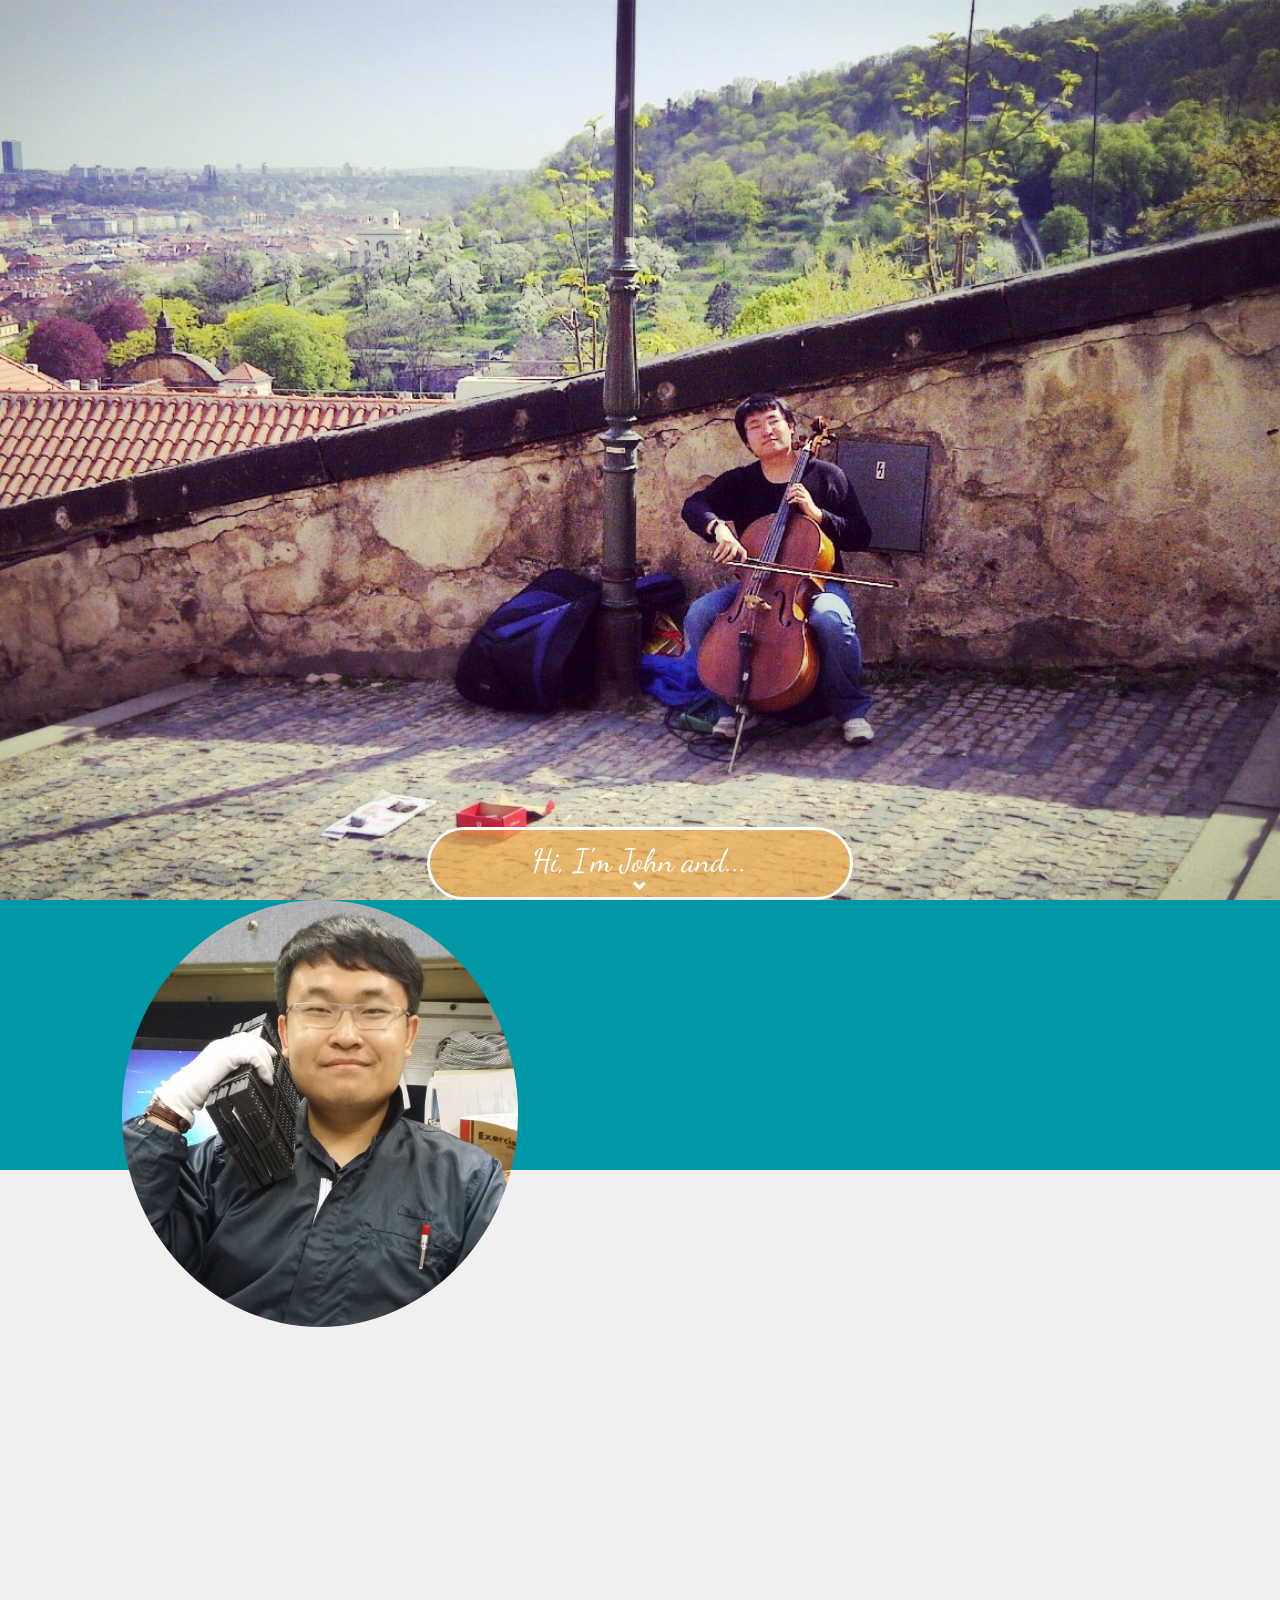
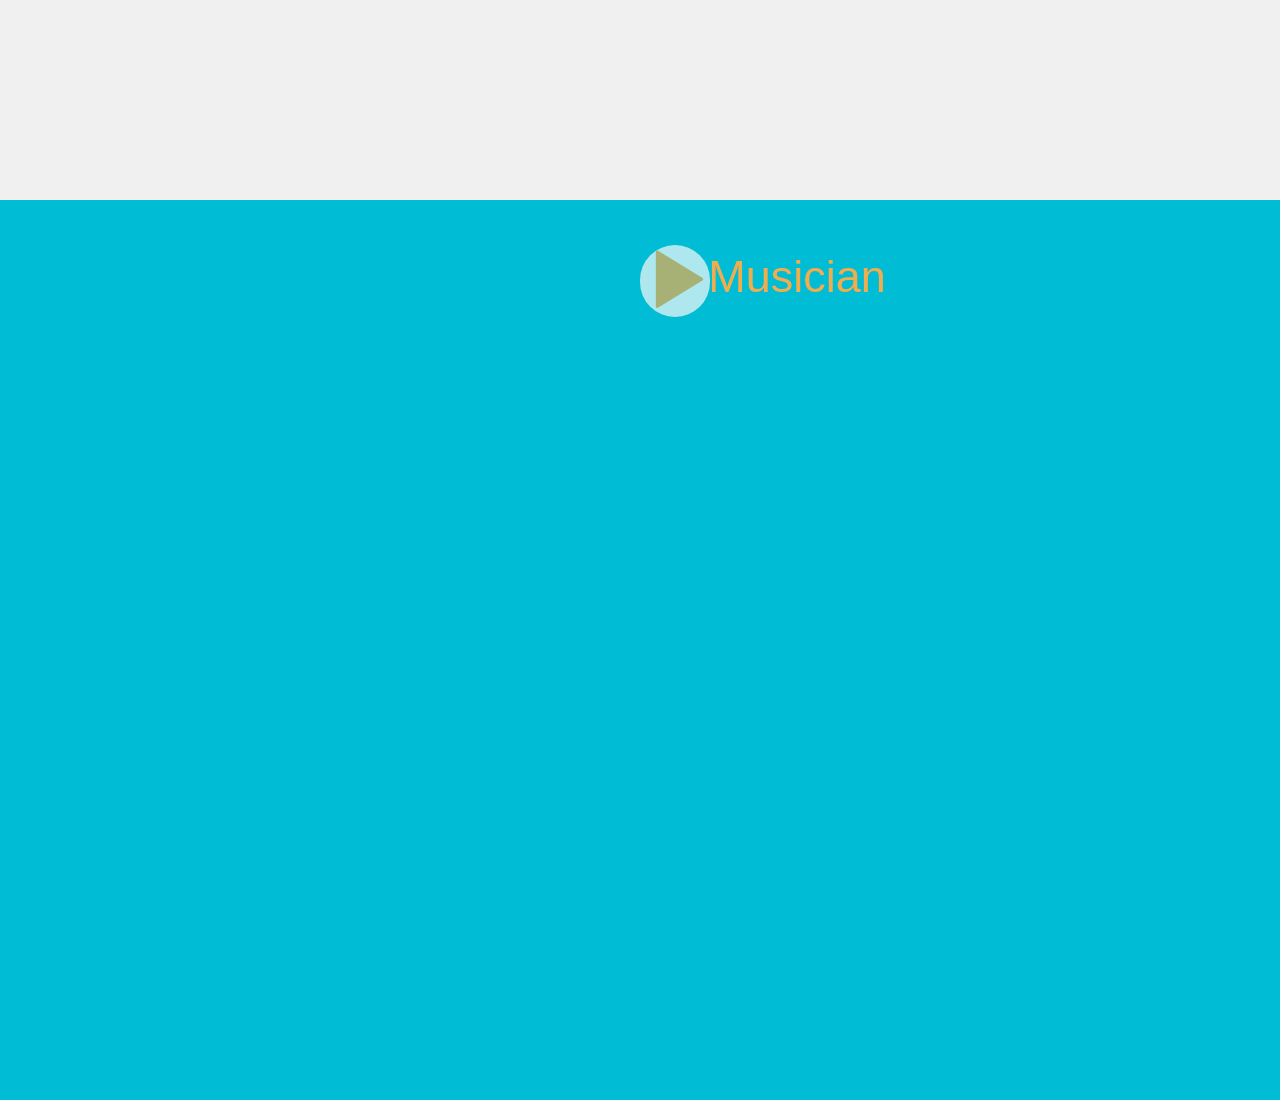
==== index.html @ 8ea94e2c "initial commit" ====
<!DOCTYPE html>
<html lang="en">

<head>
<meta name="viewport" content="width=device-width, initial-scale=1, maximum-scale=1, user-scalable=no">
<title>BaiXiao The Engineer</title>
<link rel="stylesheet" href="css/bootstrap.min.css">
<link rel="stylesheet" href="css/bootstrap-theme.min.css">
<link rel="stylesheet" href="css/homepage.css">
<link href="https://fonts.googleapis.com/css?family=Dancing+Script:700" rel="stylesheet" type="text/css">
<script src="js/jquery.min.js"></script>
<script src="js/jquery-ui.min.js"></script>
<script src="js/bootstrap.min.js"></script>
<script src="js/homepage.js"></script>
</head>

<body style="">
<div class="container-fluid canvas">

	<div class="intro">
			<div class="content intro-cover">
				   <div class="row">
         <div class=" col-md-4 col-md-offset-4 col-xs-12 intro-quote text-center scrollto" id="scrolldown"data-scrolltarget="#content-engineer">
				<div class="intro-greeting-1" id="greeting">Hi, I'm John and...</div>
				
		
            <div class="intro-scroll">
				<span class="glyphicon glyphicon-chevron-down" aria-hidden="true"></span>
            </div>
   
         </div>
</div>
			</div>
	</div>




<div class="content container-fluid">
   <div class="row" id="content-engineer">
   <div class=" col-xs-12 col-sm-12 col-md-4 col-lg-4 col-md-offset-1 col-lg-offset-1 proPic">
                  <img src="./img/engineer.jpg" alt="" class="img-circle topmar" width="100%">
                </div>


   </div>
 
   </div>

<div class="content container-fluid" id="content-artist">
   <div class="row">
   





   <div class="video">
      <div class="video-pre video-pre-artist col-md-6 col-md-offset-6 col-sm-12 com-xs-12 ">
      
         <span class="glyphicon glyphicon-play play-button play-button-artist" aria-hidden="true"></span><p class="play-text-engineer play-text-artist col-md-3 col-md-offset-1 col-sm-3 col-sm-offset-3 col-xs-3 col-xs-offset-3">Musician</p>
         

      </div>
      
      <div class="video-pre col-md-6 col-sm-12 com-xs-12 " id="video-wrapper" style="display:none">
      
            <iframe  id="video-harmonica" src=""  frameborder="0" allowfullscreen></iframe>
      
      
            


      </div>
   
     

      </div>
   </div>
 
   </div>


</div><!--container-fluid-->



</body>
</html>
---- css/homepage.css ----
.intro-cover{
background: url(../img/intro-cover4.jpg) center center no-repeat;
background-size:cover;
width:100%;
position:relative;
color:white;
}


.intro-greeting-1{
font-family: 'Dancing Script', cursive;
font-size: 32px;
line-height: 32px;
}

.intro-quote{
bottom:0px;
position:fixed;
border:solid 3px;
 z-index: 999;
color: white;
padding-left:15px;
padding-right:15px;
padding-top:15px;
padding-bottom: -5px;
background-color:rgba(240, 173, 78, 0.7);
border-radius: 55px;
cursor: pointer;
}

.intro-quote:hover{
font-size: 24px;
line-height: 24px;

border:solid 6px;
}









.container-fluid {
	padding-left: 0px;
	padding-right: 0px;
}
.video-pre{

position:relative;
	padding-left: 0px;
	padding-right: 0px;
height:100%;
}
#content-engineer{
background-color: #0097A7;
}

#content-artist{
background-color: #00BCD4;
}


p,a{
	color:#f0ad4e;
}
.canvas{
padding:0;
left:0;
z-index: 2;
background-color:#f0f0f0;
}
.glyphicon{

}

.row{
margin-left: 0px;
margin-right:0px;


}

.play-button{
top:5%;
text-align:center;
position:absolute;
font-size:65px;
cursor: pointer;
height: 72px;
opacity: 0.7;
background-color: #fafafa;
padding-left: 5px;
padding-bottom: 10px;
border-radius:50px;
color:#f0ad4e;
}

.play-button:hover{


 opacity: 1;

}

.play-text-engineer{
opacity: 1;
top:5%;
position:absolute;
font-size:45px;

}
.play-text-artist{
top:5%;
position:absolute;
font-size:45px;
}

footer{
	display:block;
background-color: #FFF;
bottom:0;
left:0;
position:absolute;
}

.img-circle {
    border-radius: 50%;
}
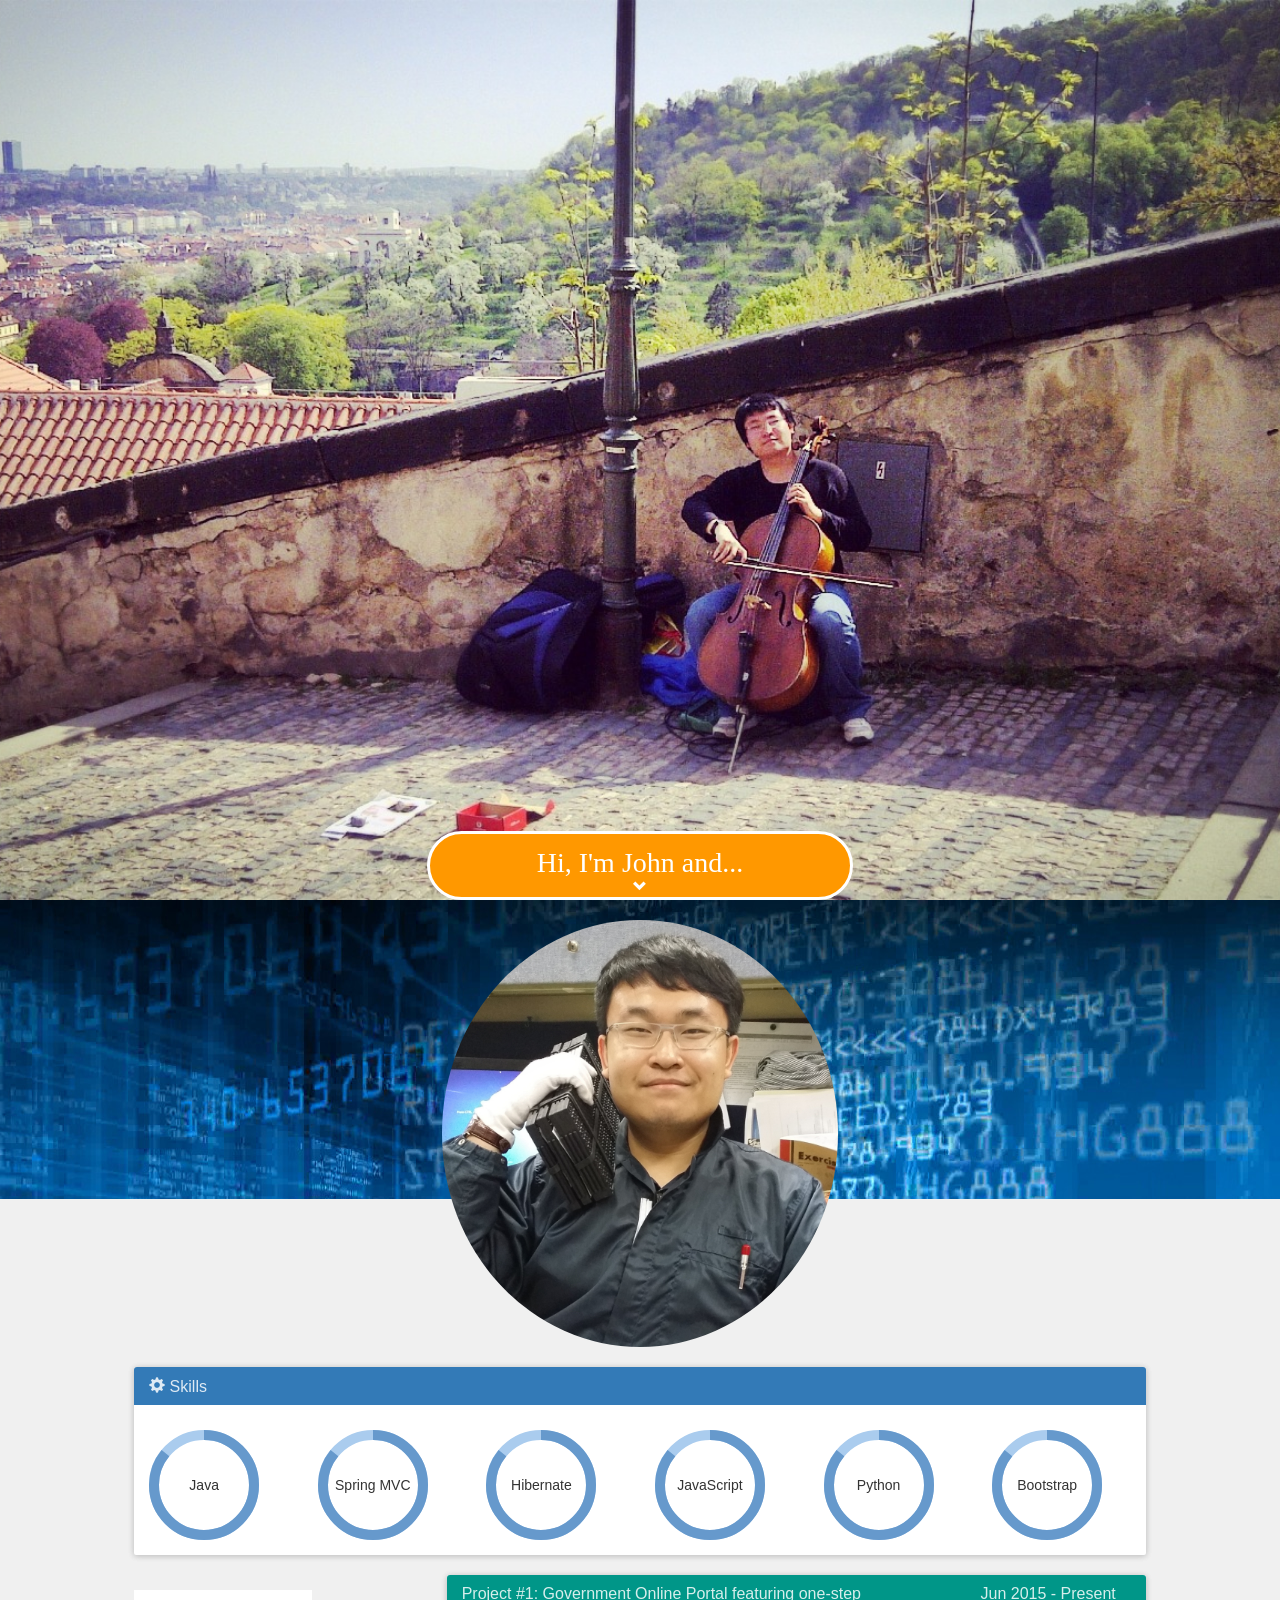
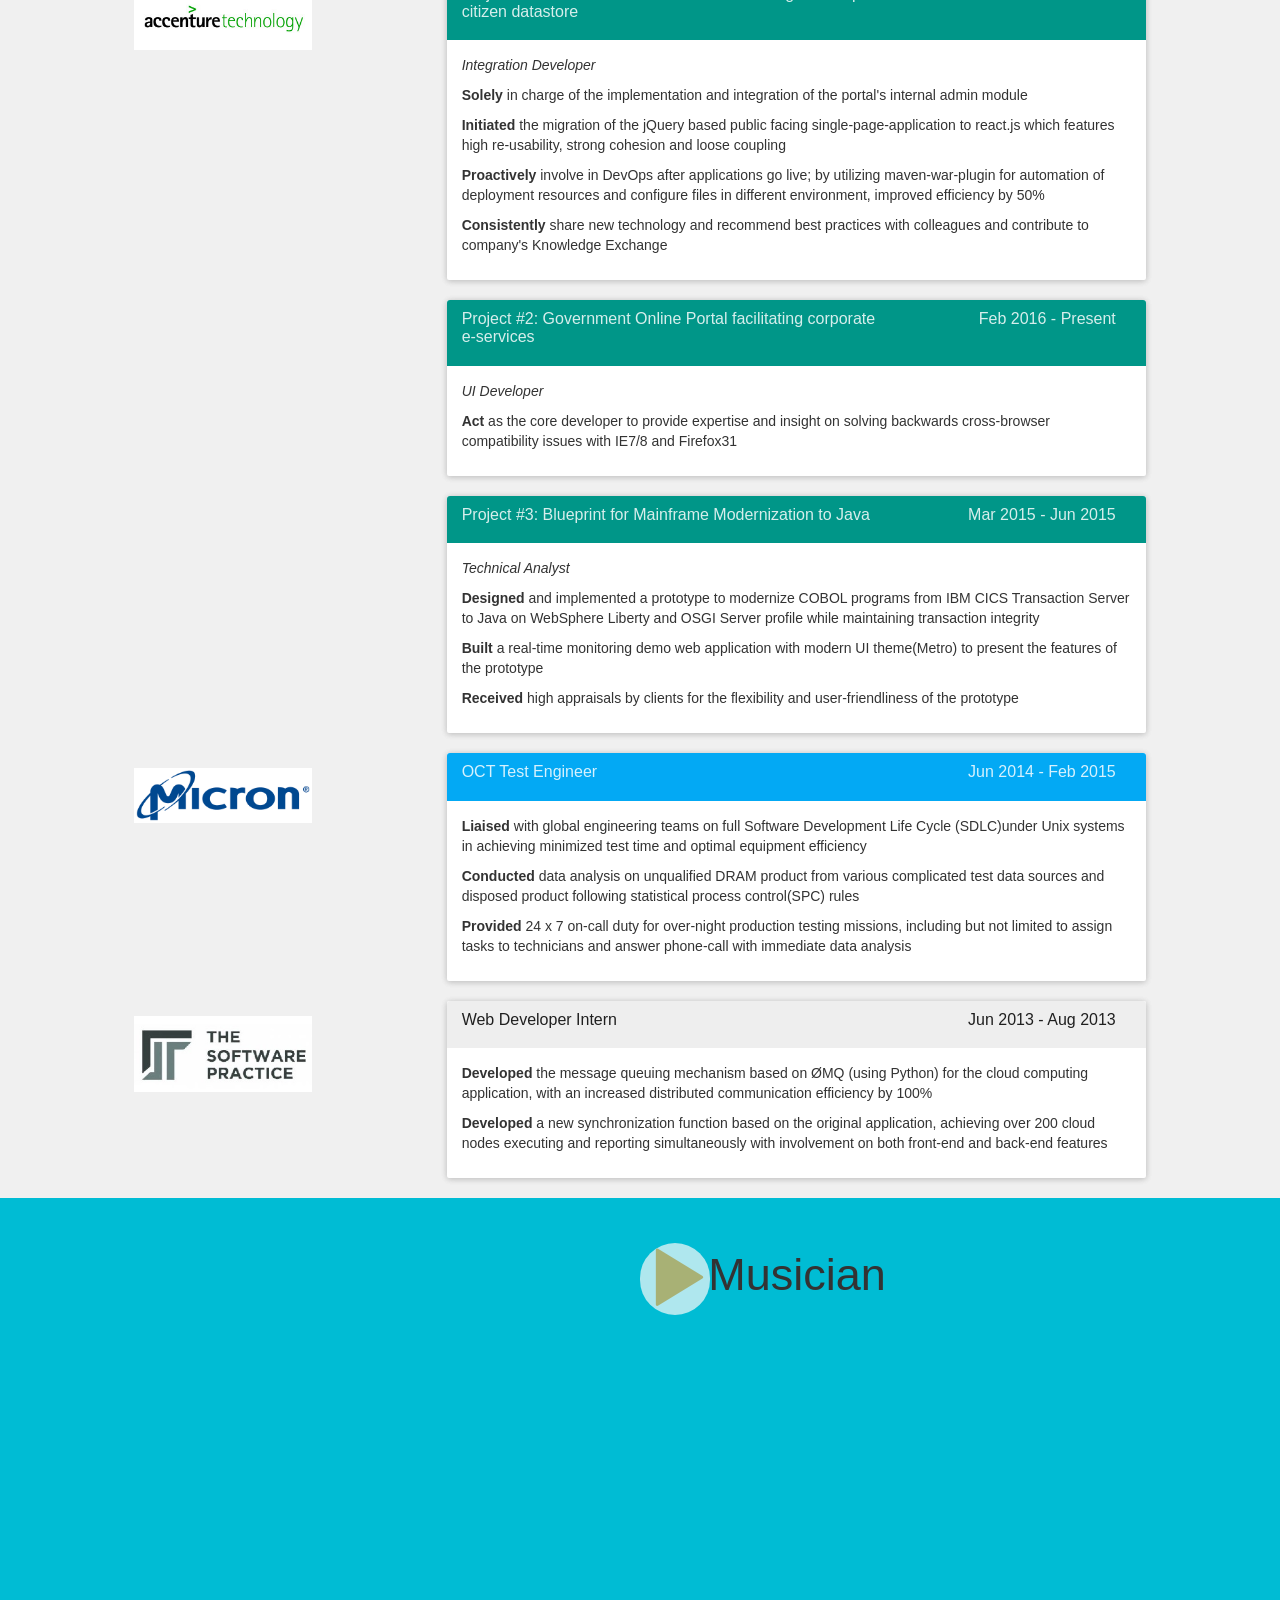
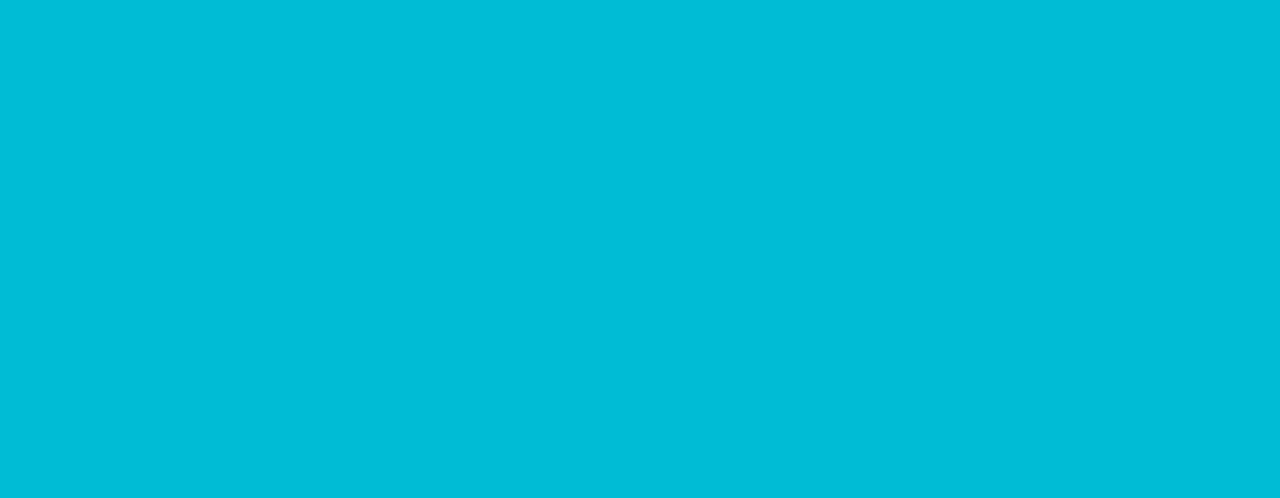
==== commit 238282c6: "updated material design" ====
--- a/index.html
+++ b/index.html
@@ -1,89 +1,234 @@
 <!DOCTYPE html>
 <html lang="en">
-
-<head>
-<meta name="viewport" content="width=device-width, initial-scale=1, maximum-scale=1, user-scalable=no">
-<title>BaiXiao The Engineer</title>
-<link rel="stylesheet" href="css/bootstrap.min.css">
-<link rel="stylesheet" href="css/bootstrap-theme.min.css">
-<link rel="stylesheet" href="css/homepage.css">
-<link href="https://fonts.googleapis.com/css?family=Dancing+Script:700" rel="stylesheet" type="text/css">
-<script src="js/jquery.min.js"></script>
-<script src="js/jquery-ui.min.js"></script>
-<script src="js/bootstrap.min.js"></script>
-<script src="js/homepage.js"></script>
-</head>
-
-<body style="">
-<div class="container-fluid canvas">
-
-	<div class="intro">
-			<div class="content intro-cover">
-				   <div class="row">
-         <div class=" col-md-4 col-md-offset-4 col-xs-12 intro-quote text-center scrollto" id="scrolldown"data-scrolltarget="#content-engineer">
-				<div class="intro-greeting-1" id="greeting">Hi, I'm John and...</div>
-				
-		
-            <div class="intro-scroll">
-				<span class="glyphicon glyphicon-chevron-down" aria-hidden="true"></span>
-            </div>
-   
+   <head>
+      <meta name="viewport" content="width=device-width, initial-scale=1, maximum-scale=1, user-scalable=no">
+      <title>BaiXiao The Engineer</title>
+      <link rel="stylesheet" href="css/bootstrap.min.css">
+      <link rel="stylesheet" href="css/homepage.css">
+      <link href="dist/css/bootstrap-material-design.css" rel="stylesheet">
+      <link href="dist/css/ripples.min.css" rel="stylesheet">
+      <script src="js/jquery.min.js"></script>
+      <script src="js/jquery-ui.min.js"></script>
+      <script src="js/bootstrap.min.js"></script>
+      <script src="js/homepage.js"></script>
+      <script src="dist/js/ripples.min.js"></script>
+      <script src="dist/js/material.min.js"></script>
+      <script src="dist/js/jquery.easypiechart.min.js"></script>
+   </head>
+   <body style="">
+      <div class="container-fluid canvas">
+         <div class="intro">
+            <div class="content intro-cover">
+               <div class="row">
+                  <div class=" col-md-4 col-md-offset-4 col-xs-12 intro-quote text-center scrollto" id="scrolldown"data-scrolltarget="#content-engineer">
+                     <div class="intro-greeting-1" id="greeting">Hi, I'm John and...</div>
+                     <div class="intro-scroll">
+                        <span class="glyphicon glyphicon-chevron-down" aria-hidden="true"></span>
+                     </div>
+                  </div>
+               </div>
+            </div>
          </div>
-</div>
-			</div>
-	</div>
-
-
-
-
-<div class="content container-fluid">
-   <div class="row" id="content-engineer">
-   <div class=" col-xs-12 col-sm-12 col-md-4 col-lg-4 col-md-offset-1 col-lg-offset-1 proPic">
-                  <img src="./img/engineer.jpg" alt="" class="img-circle topmar" width="100%">
-                </div>
-
-
-   </div>
- 
-   </div>
-
-<div class="content container-fluid" id="content-artist">
-   <div class="row">
-   
-
-
-
-
-
-   <div class="video">
-      <div class="video-pre video-pre-artist col-md-6 col-md-offset-6 col-sm-12 com-xs-12 ">
-      
-         <span class="glyphicon glyphicon-play play-button play-button-artist" aria-hidden="true"></span><p class="play-text-engineer play-text-artist col-md-3 col-md-offset-1 col-sm-3 col-sm-offset-3 col-xs-3 col-xs-offset-3">Musician</p>
-         
-
+         <div class="container-fluid">
+            <div class="row" id="content-engineer">
+               <div class=" col-xs-8 col-xs-offset-2 col-sm-8 col-sm-offset-2 col-md-4 col-md-offset-4 col-lg-4 col-lg-offset-4 pro-pic">
+                  <div class="pic-container">
+                     <img src="./img/engineer.jpg" alt="" id="profile-engineer" class="img-circle" width="100%" style="margin-bottom: 20px">
+                  </div>
+               </div>
+            </div>
+           
+            <div class="row" id="content-experience">
+               <div class="about-me col-xs-12 col-sm-12 col-md-12 col-lg-12 ">
+                   <div class="work-experience" id="work-skills">
+                    
+                     <div class="work-details col-xs-12 col-sm-12 col-md-10  col-md-offset-1 col-lg-10 col-lg-offset-1">
+                        <div class="panel panel-skills">
+                           <div class="panel-heading">
+                              <h3 class="panel-title"> <span class="glyphicon glyphicon-cog" aria-hidden="true"></span> Skills</h3>
+                           </div>
+                           <div class="panel-body container-fluid row">
+                           <div class="col-xs-6 col-sm-6 col-md-2 col-lg-2 skill-chart">
+                         
+                               <span class="chart" data-percent="86">
+                                  <span class="percent">Java</span>
+                              
+                               </span>
+                             
+
+                           </div>
+                                <div class="col-xs-6 col-sm-6 col-md-2   col-lg-2 skill-chart">
+                         
+                               <span class="chart" data-percent="86">
+                                  <span class="percent">Spring MVC</span>
+                              
+                               </span>
+                             
+
+                           </div>
+                                      <div class="col-xs-6 col-sm-6 col-md-2   col-lg-2 skill-chart">
+                         
+                               <span class="chart" data-percent="86">
+                                  <span class="percent">Hibernate</span>
+                              
+                               </span>
+                             
+
+                           </div>
+                                      <div class="col-xs-6 col-sm-6 col-md-2   col-lg-2 skill-chart">
+                         
+                               <span class="chart" data-percent="86">
+                                  <span class="percent">JavaScript</span>
+                              
+                               </span>
+                             
+
+                           </div>
+                                      <div class="col-xs-6 col-sm-6 col-md-2   col-lg-2 skill-chart">
+                         
+                               <span class="chart" data-percent="86">
+                                  <span class="percent">Python</span>
+                              
+                               </span>
+                             
+
+                           </div>
+                                            <div class="col-xs-6 col-sm-6 col-md-2   col-lg-2 skill-chart">
+                         
+                               <span class="chart" data-percent="86">
+                                  <span class="percent">Bootstrap</span>
+                              
+                               </span>
+                             
+
+                           </div>
+                        </div>
+                     </div>
+                  </div>
+                  <div class="work-experience" id="work-accenture">
+                     <div class="work-period col-xs-12 col-sm-12 col-md-2 col-md-offset-1 col-lg-2 col-lg-offset-1">
+                      
+                        <div class="panel-body">
+                           <img src="./img/accenture-logo.jpg" width="100%"alt="...">
+                         </div>
+                        </div>
+                  
+                     <div class="work-details col-xs-12 col-sm-12 col-md-7 col-md-offset-1 col-lg-7 col-lg-offset-1">
+                        <div class="panel panel-primary">
+                           <div class="panel-heading">
+                              <h3 class="panel-title row" >
+                              <p class="col-xs-12 col-sm-12 col-md-8 col-lg-8">Project #1: Government Online Portal featuring one-step citizen datastore</p>
+                              <p class="col-xs-12 col-sm-12 col-md-3 col-md-offset-1 col-lg-3 col-lg-offset-1 period">Jun 2015 - Present</p>
+                              </h3>
+
+                           </div>
+                           <div class="panel-body">
+                              <p><i> Integration Developer</i>
+                              <p>
+                              <p><b>Solely</b> in charge of the implementation and integration of the portal's internal admin module</p>
+                              <p><b>Initiated</b> the migration of the jQuery based public facing single-page-application to react.js which features high re-usability, strong cohesion and loose coupling</p>
+                              <p><b>Proactively</b> involve in DevOps after applications go live; by utilizing maven-war-plugin for automation of deployment resources and configure files in different environment, improved efficiency by 50% </p>
+                              <p><b>Consistently</b> share new technology and recommend best practices with colleagues and contribute to company's Knowledge Exchange</p>
+                           </div>
+                        </div>
+                        <div class="panel panel-primary">
+                           <div class="panel-heading">
+                              <h3 class="panel-title row">
+
+                              <p class="col-xs-12 col-sm-12 col-md-8 col-lg-8">Project #2: Government Online Portal facilitating corporate e-services</p>
+                              <p class="col-xs-12 col-sm-12 col-md-3 col-md-offset-1 col-lg-3 col-lg-offset-1 period">Feb 2016 - Present</p>
+                              </h3>
+
+
+
+                           </div>
+                           <div class="panel-body">
+                              <p><i> UI Developer  </i></p>
+                              <p><b>Act</b> as the core developer to provide expertise and insight on solving backwards cross-browser compatibility issues with IE7/8 and Firefox31</p>
+                           </div>
+                        </div>
+                        <div class="panel panel-primary">
+                           <div class="panel-heading">
+                              <h3 class="panel-title row">
+                              <p class="col-xs-12 col-sm-12 col-md-8 col-lg-8">Project #3: Blueprint for Mainframe Modernization to Java</p>
+                              <p class="col-xs-12 col-sm-12 col-md-3 col-md-offset-1 col-lg-3 col-lg-offset-1 period">Mar 2015 - Jun 2015</p>
+                              </h3>
+                           </div>
+                           <div class="panel-body">
+                              <p><i>  Technical Analyst</i></p>
+                              <p><b> Designed </b>and implemented a prototype to modernize COBOL programs from IBM CICS Transaction Server to Java on WebSphere Liberty and OSGI Server profile while maintaining transaction integrity </p>
+                              <p><b>Built</b> a real-time monitoring demo web application with modern UI theme(Metro) to present the features of the prototype </p>
+                              <p><b>Received</b> high appraisals by clients for the flexibility and user-friendliness of the prototype</p>
+                           </div>
+                        </div>
+                     </div>
+                  </div>
+                  <div class="work-experience" id="work-micron">
+                     <div class="work-period col-xs-12 col-sm-12 col-md-2 col-md-offset-1 col-lg-2 col-lg-offset-1">
+                  
+                        <div class="panel-body">
+                           <img src="./img/micron-logo.jpg" width="100%"alt="...">
+                         </div>
+                  
+                     </div>
+                     <div class="work-details col-xs-12 col-sm-12 col-md-7 col-md-offset-1 col-lg-7 col-lg-offset-1">
+                        <div class="panel panel-info">
+                           <div class="panel-heading">
+                              <h3 class="panel-title row">
+                              <p class="col-xs-12 col-sm-12 col-md-8 col-lg-8">OCT Test Engineer</p>
+                              <p class="col-xs-12 col-sm-12 col-md-3 col-md-offset-1 col-lg-3 col-lg-offset-1 period">Jun 2014 - Feb 2015</p>
+
+                              </h3>
+                           </div>
+                           <div class="panel-body">
+                              <p><b>Liaised</b> with global engineering teams on full Software Development Life Cycle (SDLC)under Unix systems in achieving minimized test time and optimal equipment efficiency</p>
+                              <p><b>Conducted</b> data analysis on unqualified DRAM product from various complicated test data sources and disposed product following statistical process control(SPC) rules</p>
+                              <p><b>Provided</b> 24 x 7 on-call duty for over-night production testing missions, including but not limited to assign tasks to technicians and answer phone-call with immediate data analysis </p>
+                           </div>
+                        </div>
+                     </div>
+                  </div>
+                  <div class="work-experience" id="work-tsp">
+                     <div class="work-period col-xs-12 col-sm-12 col-md-2 col-md-offset-1 col-lg-2 col-lg-offset-1">
+                        
+                        <div class="panel-body">
+                           <img src="./img/tsp-logo.png" width="100%"alt="...">
+                         </div>
+                     </div>
+                     <div class="work-details col-xs-12 col-sm-12 col-md-7 col-md-offset-1 col-lg-7 col-lg-offset-1">
+                        <div class="panel panel-default">
+                           <div class="panel-heading">
+                              <h3 class="panel-title  row">
+                               <p class="col-xs-12 col-sm-12 col-md-8 col-lg-8">Web Developer Intern</p>
+                              <p class="col-xs-12 col-sm-12 col-md-3 col-md-offset-1 col-lg-3 col-lg-offset-1 period">Jun 2013 - Aug 2013</p>
+
+                              </h3>
+                           </div>
+                           <div class="panel-body">
+                              <p><b>Developed</b> the message queuing mechanism based on ØMQ (using Python) for the cloud computing application, with an increased distributed communication efficiency by 100%</p>
+                              
+                              <p><b>Developed</b> a new synchronization function based on the original application, achieving over 200 cloud nodes executing and reporting simultaneously with involvement on both front-end and back-end features</p>
+                           </div>
+                        </div>
+                     </div>
+                  </div>
+               </div>
+            </div>
+         </div>
+         <div class="content container-fluid" id="content-artist">
+            <div class="row">
+               <div class="video">
+                  <div class="video-pre video-pre-artist col-md-6 col-md-offset-6 col-sm-12 com-xs-12 ">
+                     <span class="glyphicon glyphicon-play play-button play-button-artist" aria-hidden="true"></span>
+                     <p class="play-text-engineer play-text-artist col-md-3 col-md-offset-1 col-sm-3 col-sm-offset-3 col-xs-3 col-xs-offset-3">Musician</p>
+                  </div>
+                  <div class="video-pre col-md-6 col-sm-12 com-xs-12 " id="video-wrapper" style="display:none">
+                     <iframe  id="video-harmonica" src=""  frameborder="0" allowfullscreen></iframe>
+                  </div>
+               </div>
+            </div>
+         </div>
       </div>
-      
-      <div class="video-pre col-md-6 col-sm-12 com-xs-12 " id="video-wrapper" style="display:none">
-      
-            <iframe  id="video-harmonica" src=""  frameborder="0" allowfullscreen></iframe>
-      
-      
-            
-
-
-      </div>
-   
-     
-
-      </div>
-   </div>
- 
-   </div>
-
-
-</div><!--container-fluid-->
-
-
-
-</body>
+      <!--container-fluid-->
+   </body>
 </html>
--- a/css/homepage.css
+++ b/css/homepage.css
@@ -6,12 +6,34 @@
 color:white;
 }
 
-
+@media only screen 
+  and (min-device-width: 320px) 
+  and (max-device-width: 568px)
+  and (-webkit-min-device-pixel-ratio: 2) {
 .intro-greeting-1{
 font-family: 'Dancing Script', cursive;
-font-size: 32px;
-line-height: 32px;
+font-size: 18px;
+line-height: 18px;
 }
+}
+
+
+@media screen 
+  and (min-device-width: 992px) 
+  and (-webkit-min-device-pixel-ratio: 1) { 
+.panel-title p.period{
+
+	text-align: right;
+}
+.intro-greeting-1{
+font-family: 'Dancing Script', cursive;
+font-size: 28px;
+line-height: 28px;
+}
+
+
+}
+
 
 .intro-quote{
 bottom:0px;
@@ -23,7 +45,7 @@
 padding-right:15px;
 padding-top:15px;
 padding-bottom: -5px;
-background-color:rgba(240, 173, 78, 0.7);
+background-color:#FF9800;
 border-radius: 55px;
 cursor: pointer;
 }
@@ -31,16 +53,25 @@
 .intro-quote:hover{
 font-size: 24px;
 line-height: 24px;
+border:solid 6px;
+}
 
-border:solid 6px;
+.pro-pic{
+margin-top:20px;
+}
+.pic-container{
+
+	  display:table-cell;
+    vertical-align:middle;
+    text-align:center;
 }
 
 
 
+.panel-skills .panel-heading{
 
-
-
-
+	background-color: #337ab7 !important;
+}
 
 
 .container-fluid {
@@ -55,7 +86,8 @@
 height:100%;
 }
 #content-engineer{
-background-color: #0097A7;
+background:url(../img/engineering-background-2.jpg);
+background-size: cover;
 }
 
 #content-artist{
@@ -63,9 +95,6 @@
 }
 
 
-p,a{
-	color:#f0ad4e;
-}
 .canvas{
 padding:0;
 left:0;
@@ -125,7 +154,43 @@
 left:0;
 position:absolute;
 }
+.work-period{
 
-.img-circle {
-    border-radius: 50%;
+	padding: 0px !important;
 }
+
+.chart {
+  position: relative;
+  display: inline-block;
+  width: 110px;
+  height: 110px;
+  margin-top: 50px;
+  margin-bottom: 50px;
+  text-align: center;
+}
+.chart canvas {
+  position: absolute;
+  top: 0;
+  left: 0;
+}
+.percent {
+  display: inline-block;
+  line-height: 110px;
+  z-index: 2;
+}
+.percent:after {
+  
+  margin-left: 0.1em;
+  font-size: .8em;
+}
+
+.panel-title p{
+
+	padding-left: 0px !important;
+}
+.skill-chart{
+
+	max-height: 160px !important;
+	margin-top: -40px;
+}
+
--- a/dist/css/ripples.min.css
+++ b/dist/css/ripples.min.css
@@ -0,0 +1,2 @@
+.withripple{position:relative}.ripple-container{position:absolute;top:0;left:0;z-index:1;width:100%;height:100%;overflow:hidden;border-radius:inherit;pointer-events:none}.ripple{position:absolute;width:20px;height:20px;margin-left:-10px;margin-top:-10px;border-radius:100%;background-color:#000;background-color:rgba(0,0,0,.05);-webkit-transform:scale(1);-ms-transform:scale(1);-o-transform:scale(1);transform:scale(1);-webkit-transform-origin:50%;-ms-transform-origin:50%;-o-transform-origin:50%;transform-origin:50%;opacity:0;pointer-events:none}.ripple.ripple-on{-webkit-transition:opacity .15s ease-in 0s,-webkit-transform .5s cubic-bezier(.4,0,.2,1) .1s;-o-transition:opacity .15s ease-in 0s,-o-transform .5s cubic-bezier(.4,0,.2,1) .1s;transition:opacity .15s ease-in 0s,transform .5s cubic-bezier(.4,0,.2,1) .1s;opacity:.1}.ripple.ripple-out{-webkit-transition:opacity .1s linear 0s!important;-o-transition:opacity .1s linear 0s!important;transition:opacity .1s linear 0s!important;opacity:0}
+/*# sourceMappingURL=ripples.min.css.map */
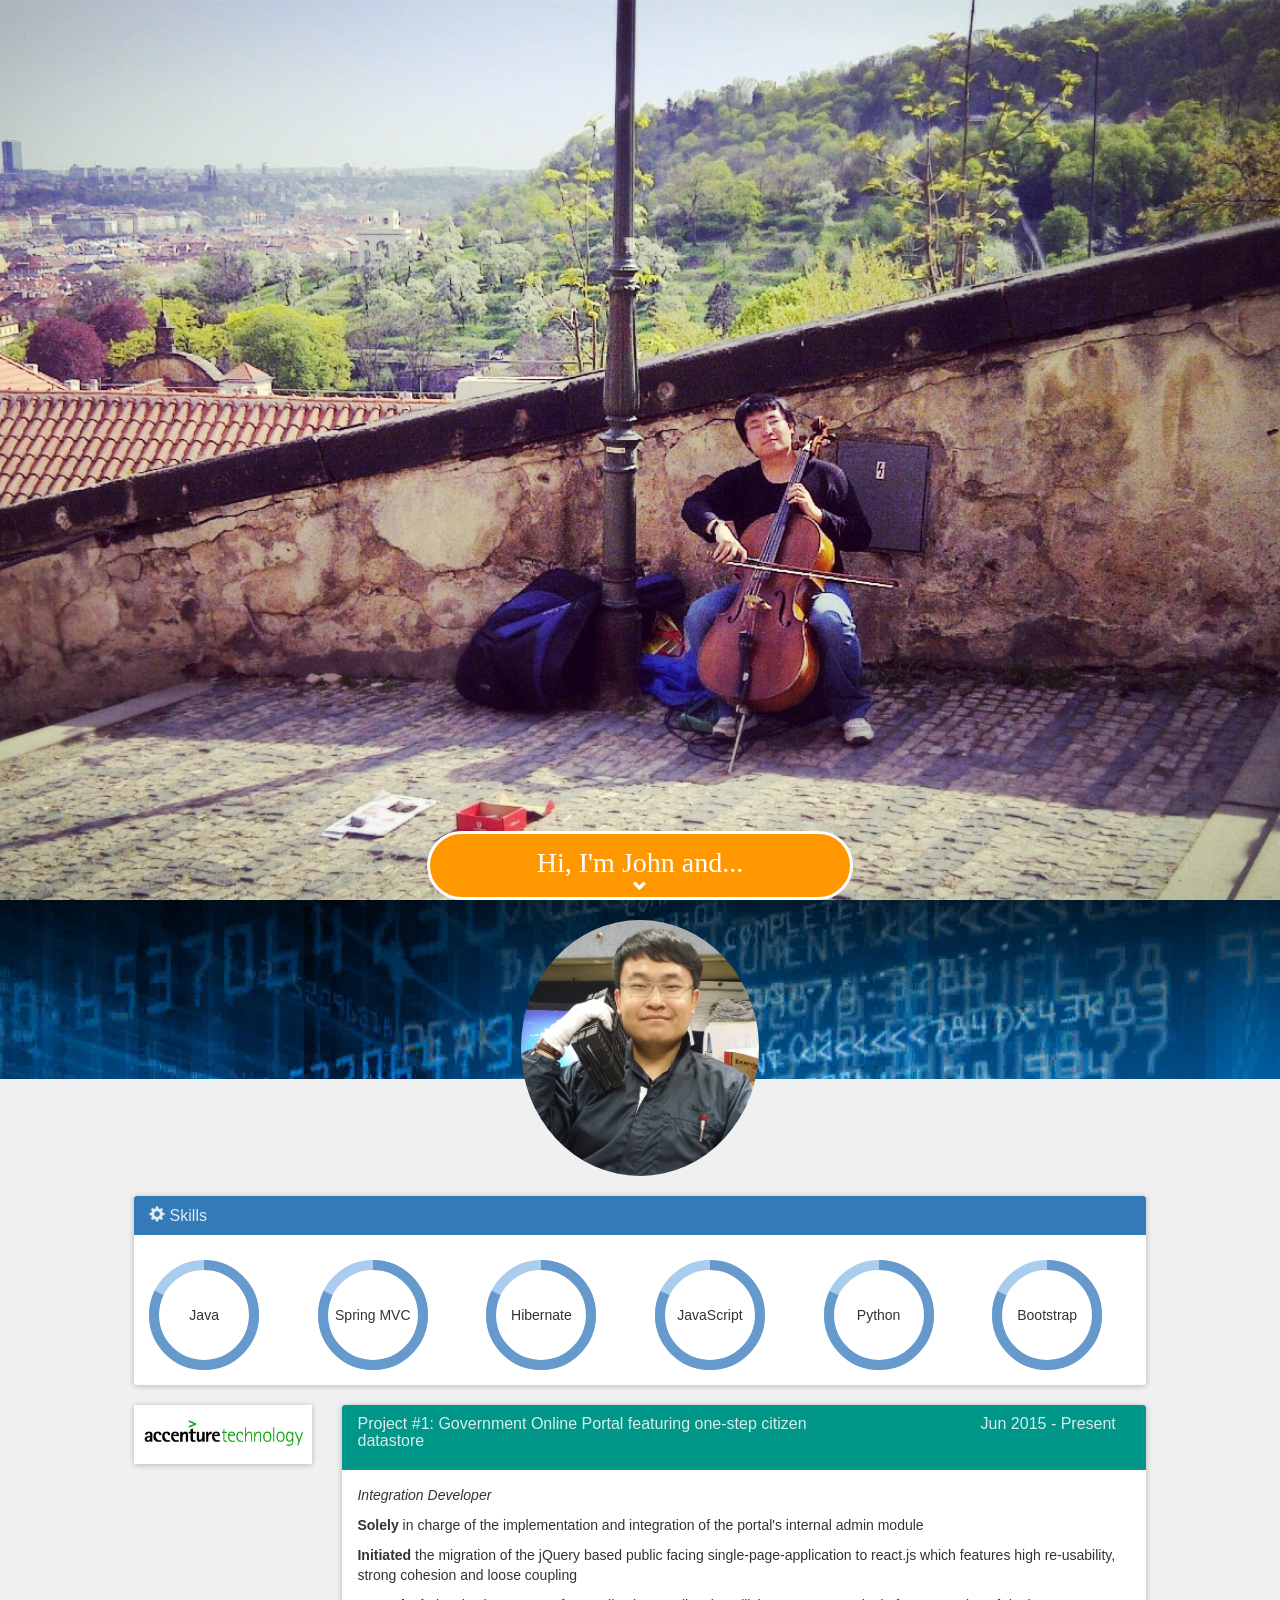
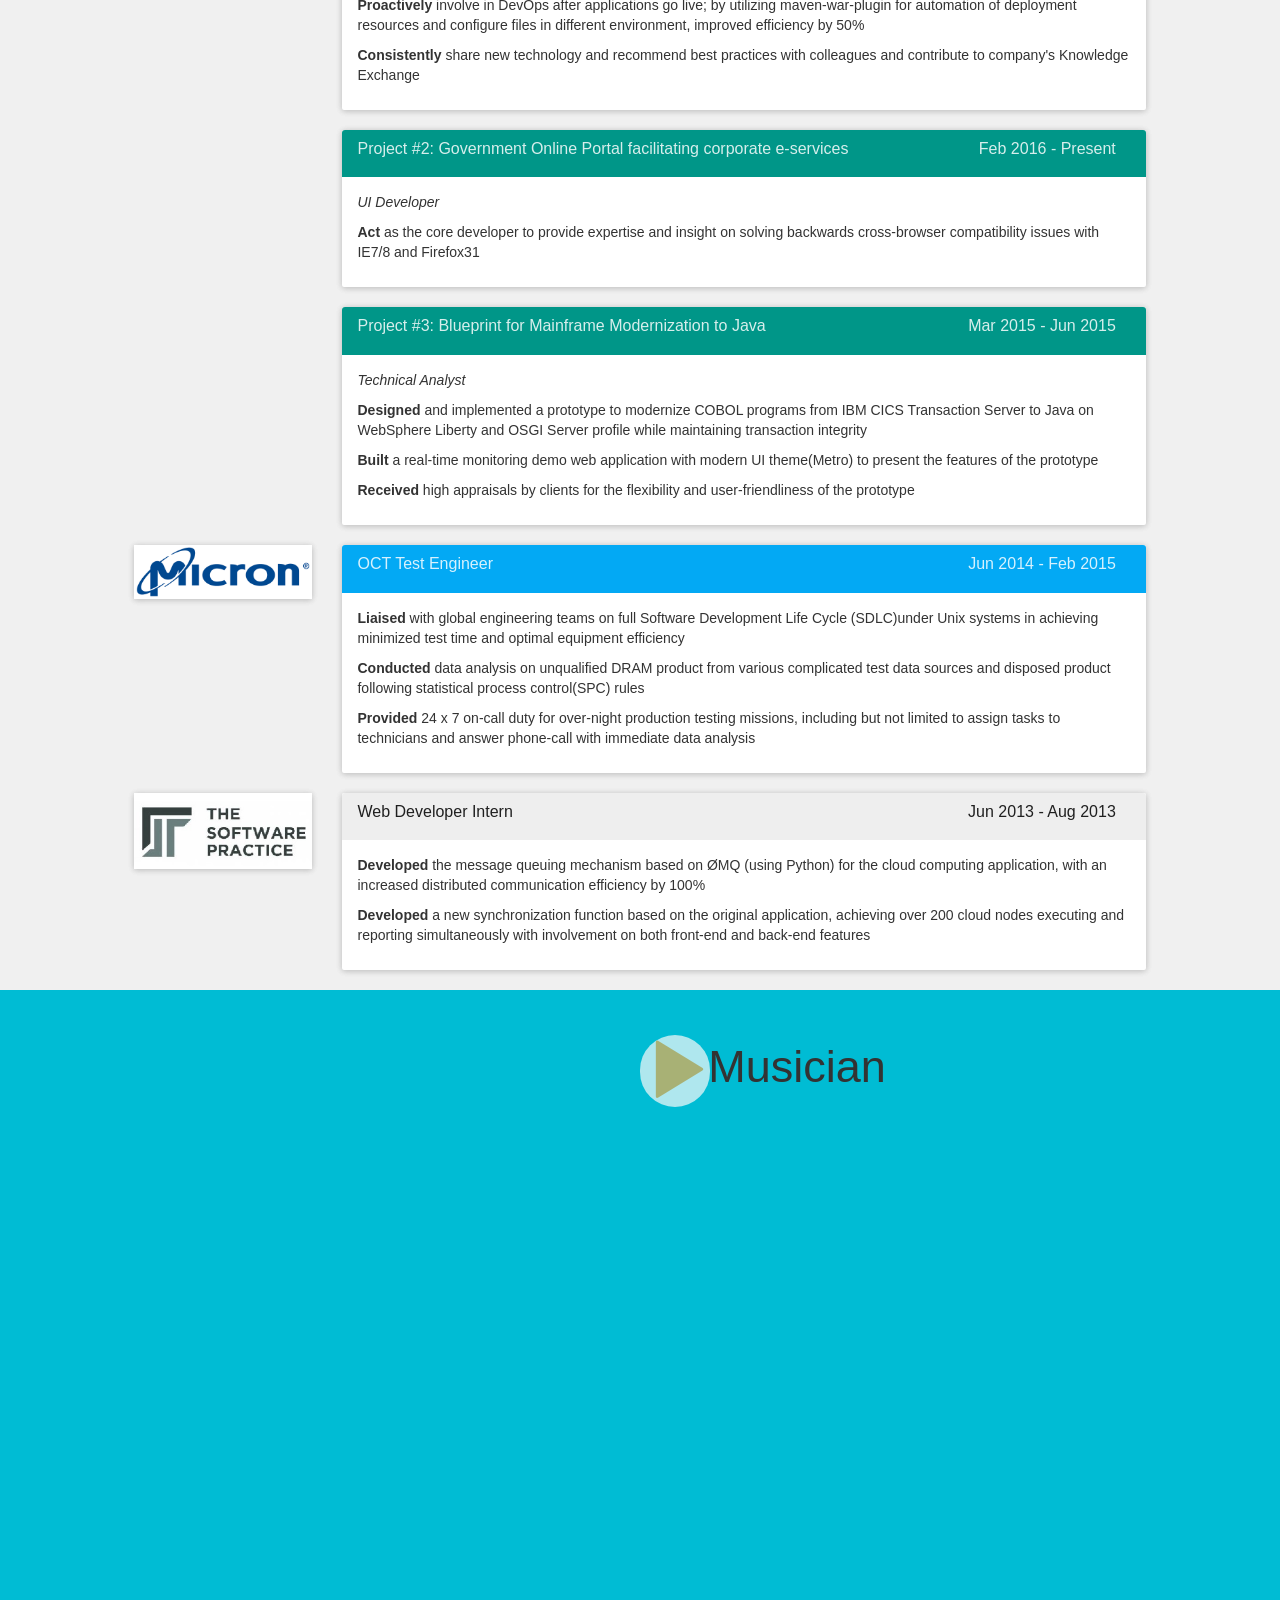
==== commit d265c892: "raise company logo" ====
--- a/index.html
+++ b/index.html
@@ -31,9 +31,9 @@
          </div>
          <div class="container-fluid">
             <div class="row" id="content-engineer">
-               <div class=" col-xs-8 col-xs-offset-2 col-sm-8 col-sm-offset-2 col-md-4 col-md-offset-4 col-lg-4 col-lg-offset-4 pro-pic">
-                  <div class="pic-container">
-                     <img src="./img/engineer.jpg" alt="" id="profile-engineer" class="img-circle" width="100%" style="margin-bottom: 20px">
+               <div class=" col-xs-12  col-sm-12  col-md-4 col-md-offset-4 col-lg-4 col-lg-offset-4 pro-pic">
+                  <div class="pic-container text-center">
+                     <img src="./img/engineer.jpg" alt="" id="profile-engineer" class="img-circle" width="60%" style="margin-bottom: 20px">
                   </div>
                </div>
             </div>
@@ -42,7 +42,7 @@
                <div class="about-me col-xs-12 col-sm-12 col-md-12 col-lg-12 ">
                    <div class="work-experience" id="work-skills">
                     
-                     <div class="work-details col-xs-12 col-sm-12 col-md-10  col-md-offset-1 col-lg-10 col-lg-offset-1">
+                     <div class="container-skills col-xs-12 col-sm-12 col-md-10  col-md-offset-1 col-lg-10 col-lg-offset-1">
                         <div class="panel panel-skills">
                            <div class="panel-heading">
                               <h3 class="panel-title"> <span class="glyphicon glyphicon-cog" aria-hidden="true"></span> Skills</h3>
@@ -107,13 +107,12 @@
                   </div>
                   <div class="work-experience" id="work-accenture">
                      <div class="work-period col-xs-12 col-sm-12 col-md-2 col-md-offset-1 col-lg-2 col-lg-offset-1">
-                      
-                        <div class="panel-body">
-                           <img src="./img/accenture-logo.jpg" width="100%"alt="...">
+                         <div class="company-logo" >
+                           <img src="./img/accenture-logo.jpg" width="100%"alt="..." >
                          </div>
                         </div>
-                  
-                     <div class="work-details col-xs-12 col-sm-12 col-md-7 col-md-offset-1 col-lg-7 col-lg-offset-1">
+                      </div>
+                     <div class="work-details col-xs-12 col-sm-12 col-md-8  col-lg-8 ">
                         <div class="panel panel-primary">
                            <div class="panel-heading">
                               <h3 class="panel-title row" >
@@ -166,12 +165,12 @@
                   <div class="work-experience" id="work-micron">
                      <div class="work-period col-xs-12 col-sm-12 col-md-2 col-md-offset-1 col-lg-2 col-lg-offset-1">
                   
-                        <div class="panel-body">
+                        <div class="company-logo">
                            <img src="./img/micron-logo.jpg" width="100%"alt="...">
                          </div>
                   
                      </div>
-                     <div class="work-details col-xs-12 col-sm-12 col-md-7 col-md-offset-1 col-lg-7 col-lg-offset-1">
+                     <div class="work-details col-xs-12 col-sm-12 col-md-8 col-lg-8 ">
                         <div class="panel panel-info">
                            <div class="panel-heading">
                               <h3 class="panel-title row">
@@ -191,11 +190,11 @@
                   <div class="work-experience" id="work-tsp">
                      <div class="work-period col-xs-12 col-sm-12 col-md-2 col-md-offset-1 col-lg-2 col-lg-offset-1">
                         
-                        <div class="panel-body">
+                        <div class="company-logo">
                            <img src="./img/tsp-logo.png" width="100%"alt="...">
                          </div>
                      </div>
-                     <div class="work-details col-xs-12 col-sm-12 col-md-7 col-md-offset-1 col-lg-7 col-lg-offset-1">
+                     <div class="work-details col-xs-12 col-sm-12 col-md-8 col-lg-8 ">
                         <div class="panel panel-default">
                            <div class="panel-heading">
                               <h3 class="panel-title  row">
--- a/css/homepage.css
+++ b/css/homepage.css
@@ -193,4 +193,10 @@
 	max-height: 160px !important;
 	margin-top: -40px;
 }
-
+.company-logo{
+
+ margin: 0px 15px 15px 15px;
+
+   -webkit-box-shadow: 0 1px 6px 0 rgba(0, 0, 0, 0.12), 0 1px 6px 0 rgba(0, 0, 0, 0.12);
+     box-shadow: 0 1px 6px 0 rgba(0, 0, 0, 0.12), 0 1px 6px 0 rgba(0, 0, 0, 0.12)
+}
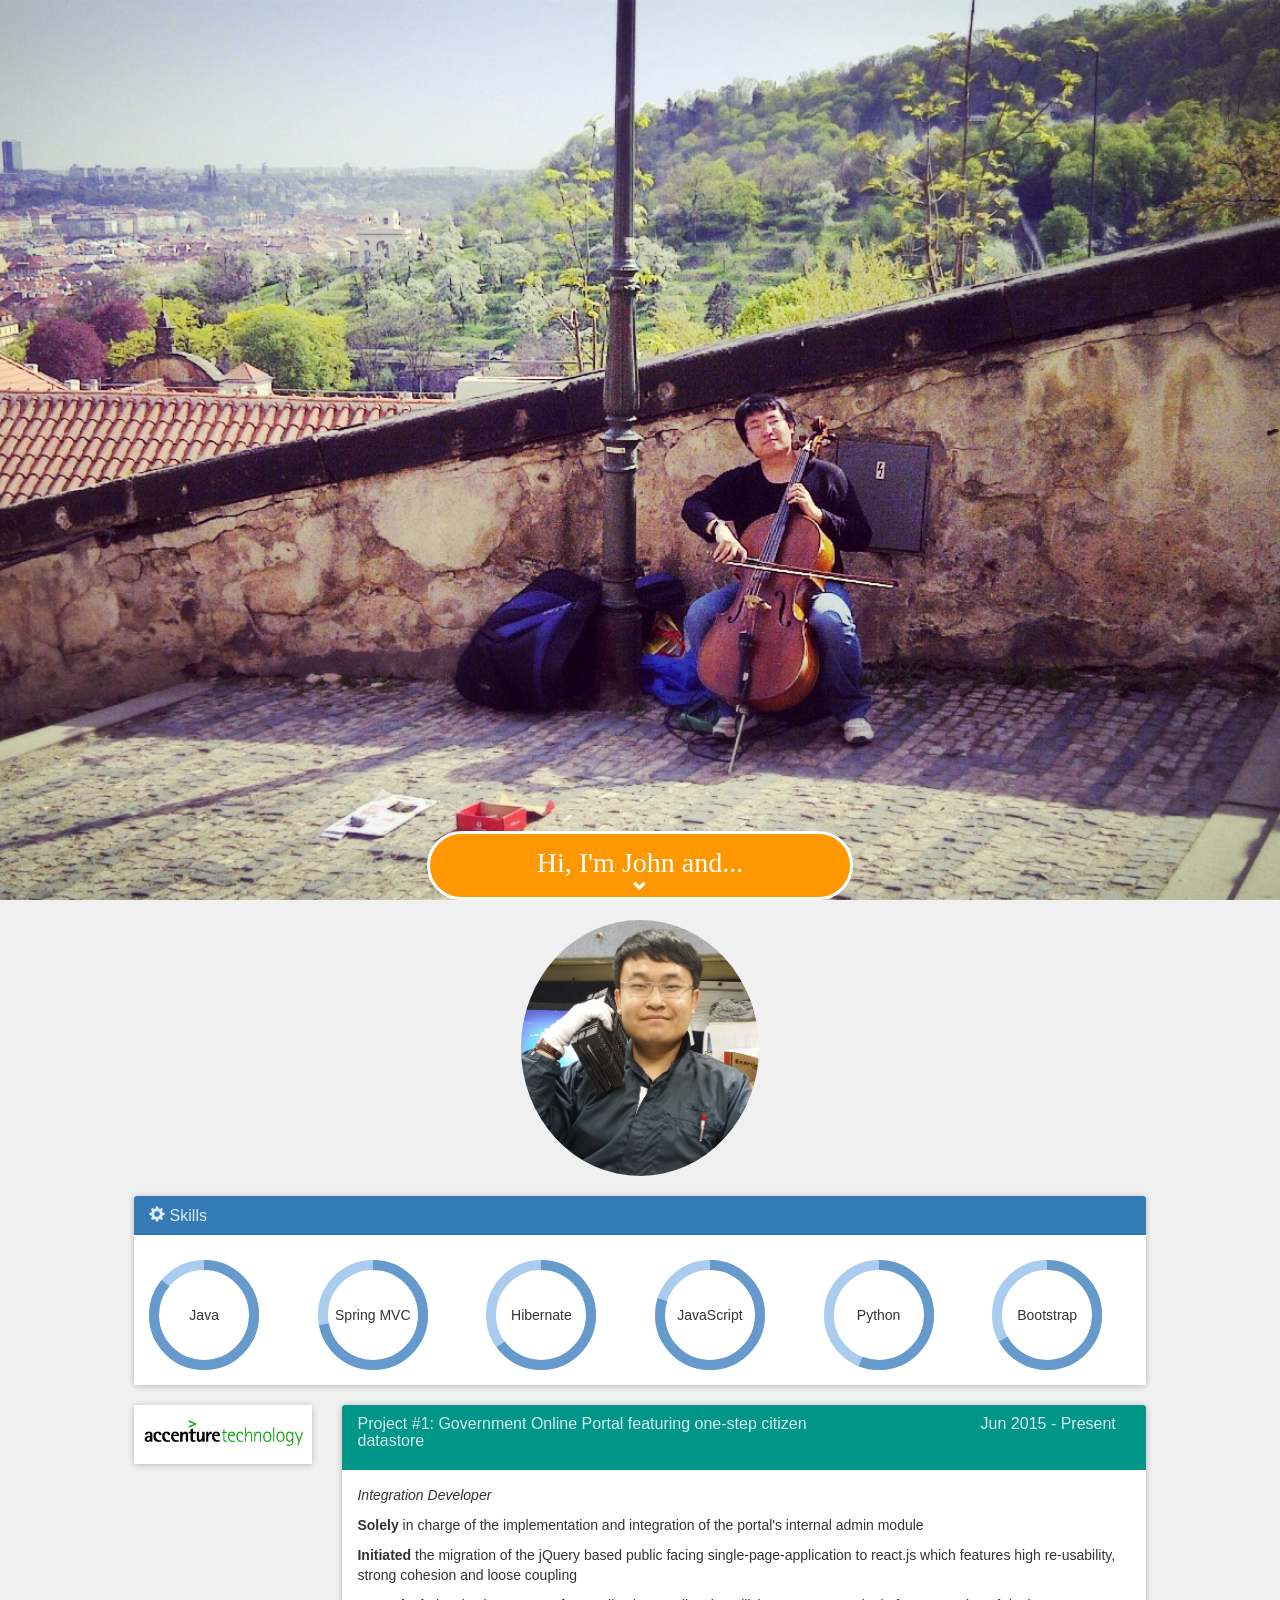
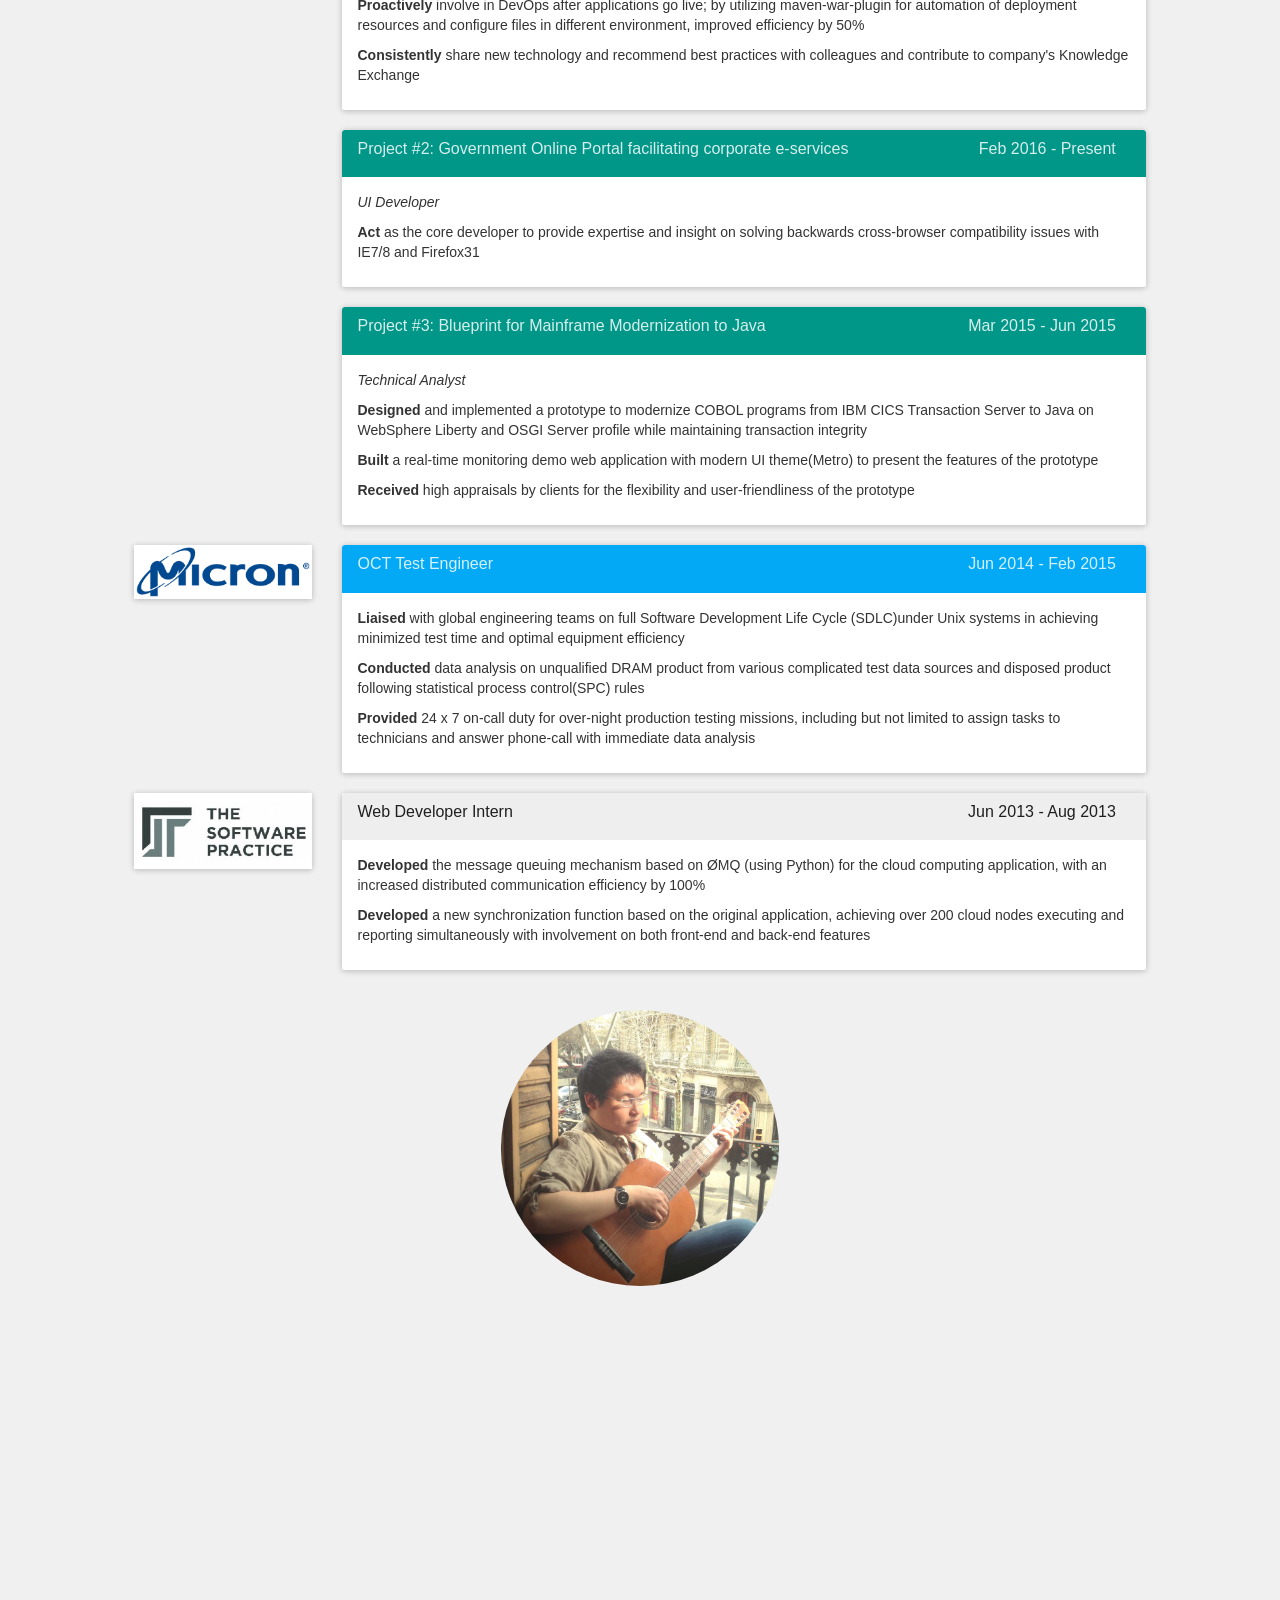
==== commit d63b2028: "added artist profile" ====
--- a/index.html
+++ b/index.html
@@ -29,11 +29,11 @@
                </div>
             </div>
          </div>
-         <div class="container-fluid">
+         <div class="container-fluid" id="engineer-container">
             <div class="row" id="content-engineer">
                <div class=" col-xs-12  col-sm-12  col-md-4 col-md-offset-4 col-lg-4 col-lg-offset-4 pro-pic">
                   <div class="pic-container text-center">
-                     <img src="./img/engineer.jpg" alt="" id="profile-engineer" class="img-circle" width="60%" style="margin-bottom: 20px">
+                     <img src="./img/engineer-profile.jpg" alt="" id="profile-engineer" class="img-circle" width="60%" style="margin-bottom: 20px">
                   </div>
                </div>
             </div>
@@ -59,7 +59,7 @@
                            </div>
                                 <div class="col-xs-6 col-sm-6 col-md-2   col-lg-2 skill-chart">
                          
-                               <span class="chart" data-percent="86">
+                               <span class="chart" data-percent="72">
                                   <span class="percent">Spring MVC</span>
                               
                                </span>
@@ -68,7 +68,7 @@
                            </div>
                                       <div class="col-xs-6 col-sm-6 col-md-2   col-lg-2 skill-chart">
                          
-                               <span class="chart" data-percent="86">
+                               <span class="chart" data-percent="65">
                                   <span class="percent">Hibernate</span>
                               
                                </span>
@@ -77,7 +77,7 @@
                            </div>
                                       <div class="col-xs-6 col-sm-6 col-md-2   col-lg-2 skill-chart">
                          
-                               <span class="chart" data-percent="86">
+                               <span class="chart" data-percent="80">
                                   <span class="percent">JavaScript</span>
                               
                                </span>
@@ -86,7 +86,7 @@
                            </div>
                                       <div class="col-xs-6 col-sm-6 col-md-2   col-lg-2 skill-chart">
                          
-                               <span class="chart" data-percent="86">
+                               <span class="chart" data-percent="56">
                                   <span class="percent">Python</span>
                               
                                </span>
@@ -95,7 +95,7 @@
                            </div>
                                             <div class="col-xs-6 col-sm-6 col-md-2   col-lg-2 skill-chart">
                          
-                               <span class="chart" data-percent="86">
+                               <span class="chart" data-percent="67">
                                   <span class="percent">Bootstrap</span>
                               
                                </span>
@@ -214,14 +214,21 @@
                </div>
             </div>
          </div>
-         <div class="content container-fluid" id="content-artist">
+         <div class="content container-fluid" >
+               <div class="row" id="content-artist">
+               <div class=" col-xs-12  col-sm-12  col-md-4 col-md-offset-4 col-lg-4 col-lg-offset-4 pro-pic">
+                  <div class="pic-container">
+                     <img src="./img/artist-profile.jpg" alt="" id="profile-artist" class="img-circle" width="70%" style="margin-bottom: 20px">
+                  </div>
+               </div>
+            </div>
+
+
+
             <div class="row">
                <div class="video">
-                  <div class="video-pre video-pre-artist col-md-6 col-md-offset-6 col-sm-12 com-xs-12 ">
-                     <span class="glyphicon glyphicon-play play-button play-button-artist" aria-hidden="true"></span>
-                     <p class="play-text-engineer play-text-artist col-md-3 col-md-offset-1 col-sm-3 col-sm-offset-3 col-xs-3 col-xs-offset-3">Musician</p>
-                  </div>
-                  <div class="video-pre col-md-6 col-sm-12 com-xs-12 " id="video-wrapper" style="display:none">
+                
+                  <div class="video-pre col-md-6 col-sm-12 com-xs-12 " id="video-wrapper" style="">
                      <iframe  id="video-harmonica" src=""  frameborder="0" allowfullscreen></iframe>
                   </div>
                </div>
--- a/css/homepage.css
+++ b/css/homepage.css
@@ -86,12 +86,13 @@
 height:100%;
 }
 #content-engineer{
-background:url(../img/engineering-background-2.jpg);
+background:url(../img/engineering-background.JPG);
 background-size: cover;
 }
 
 #content-artist{
-background-color: #00BCD4;
+background:url(../img/artist-background-4.JPG);
+background-size: cover;
 }
 
 
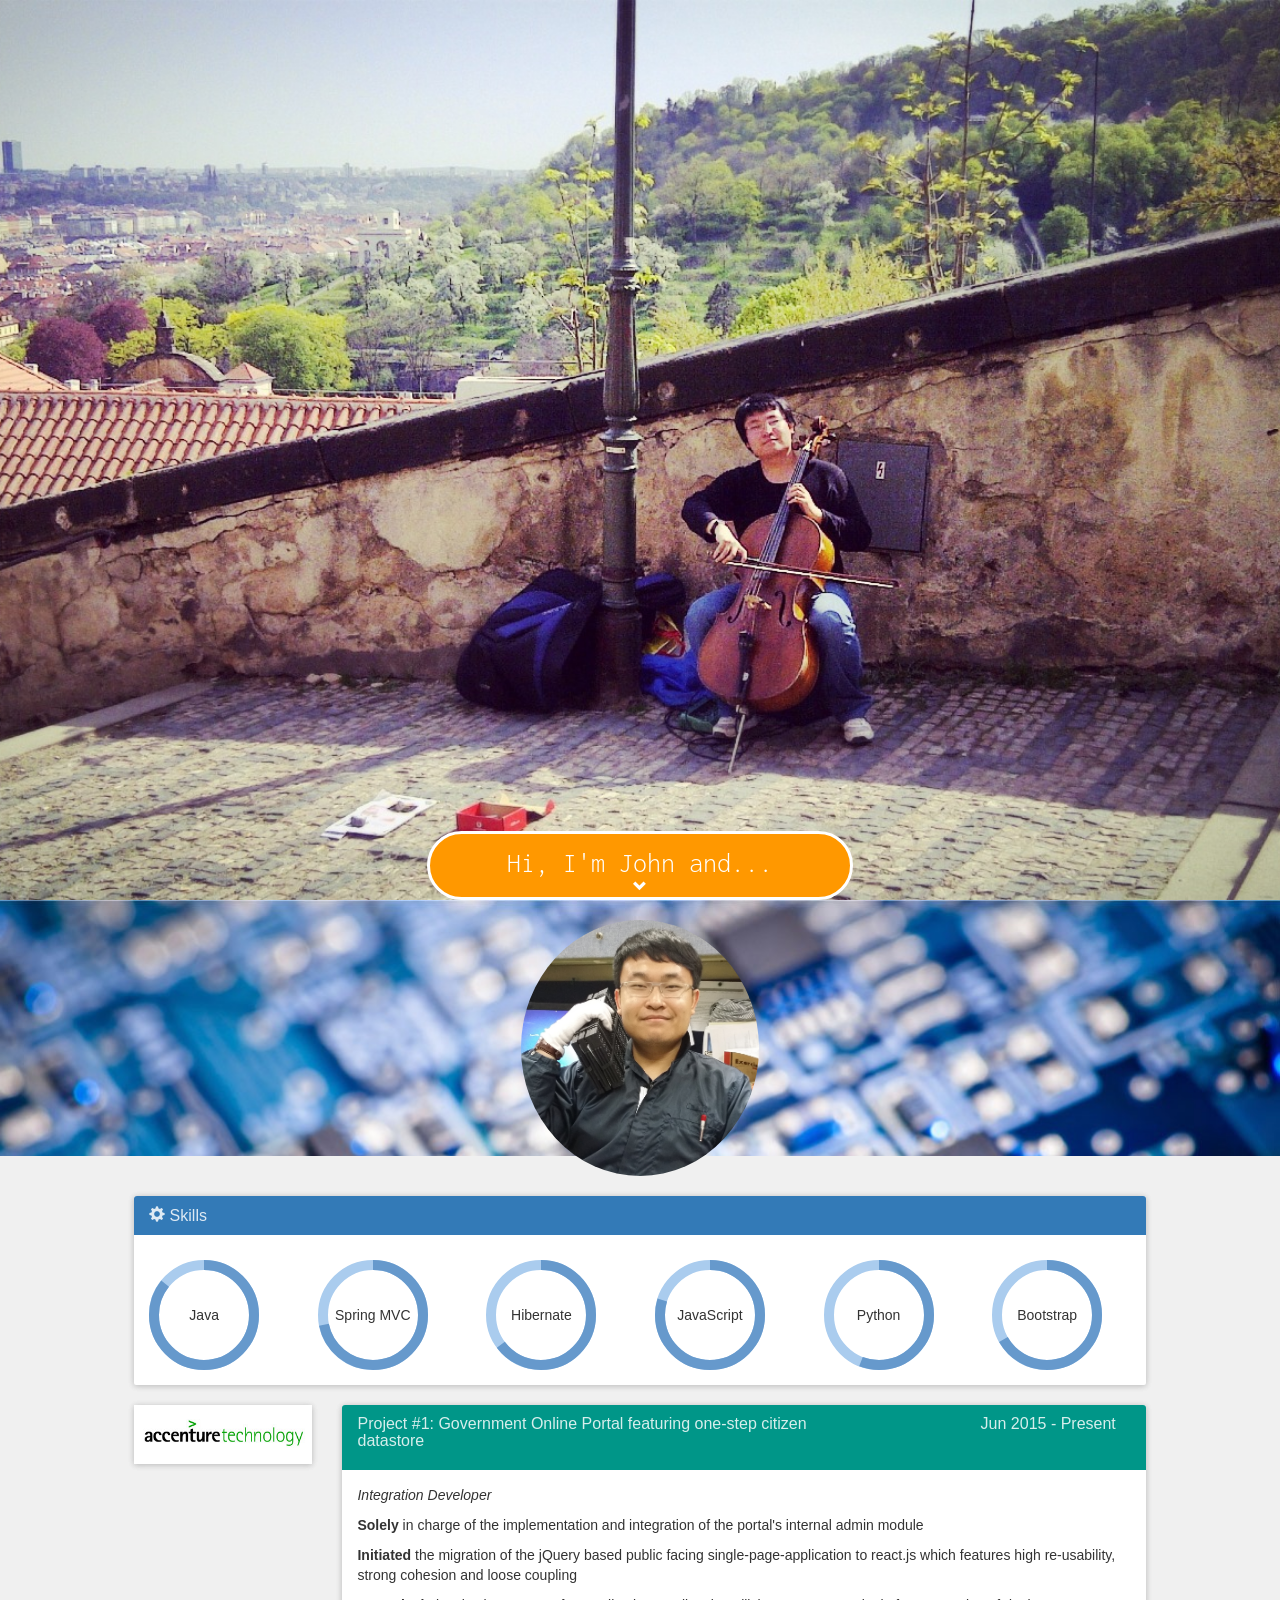
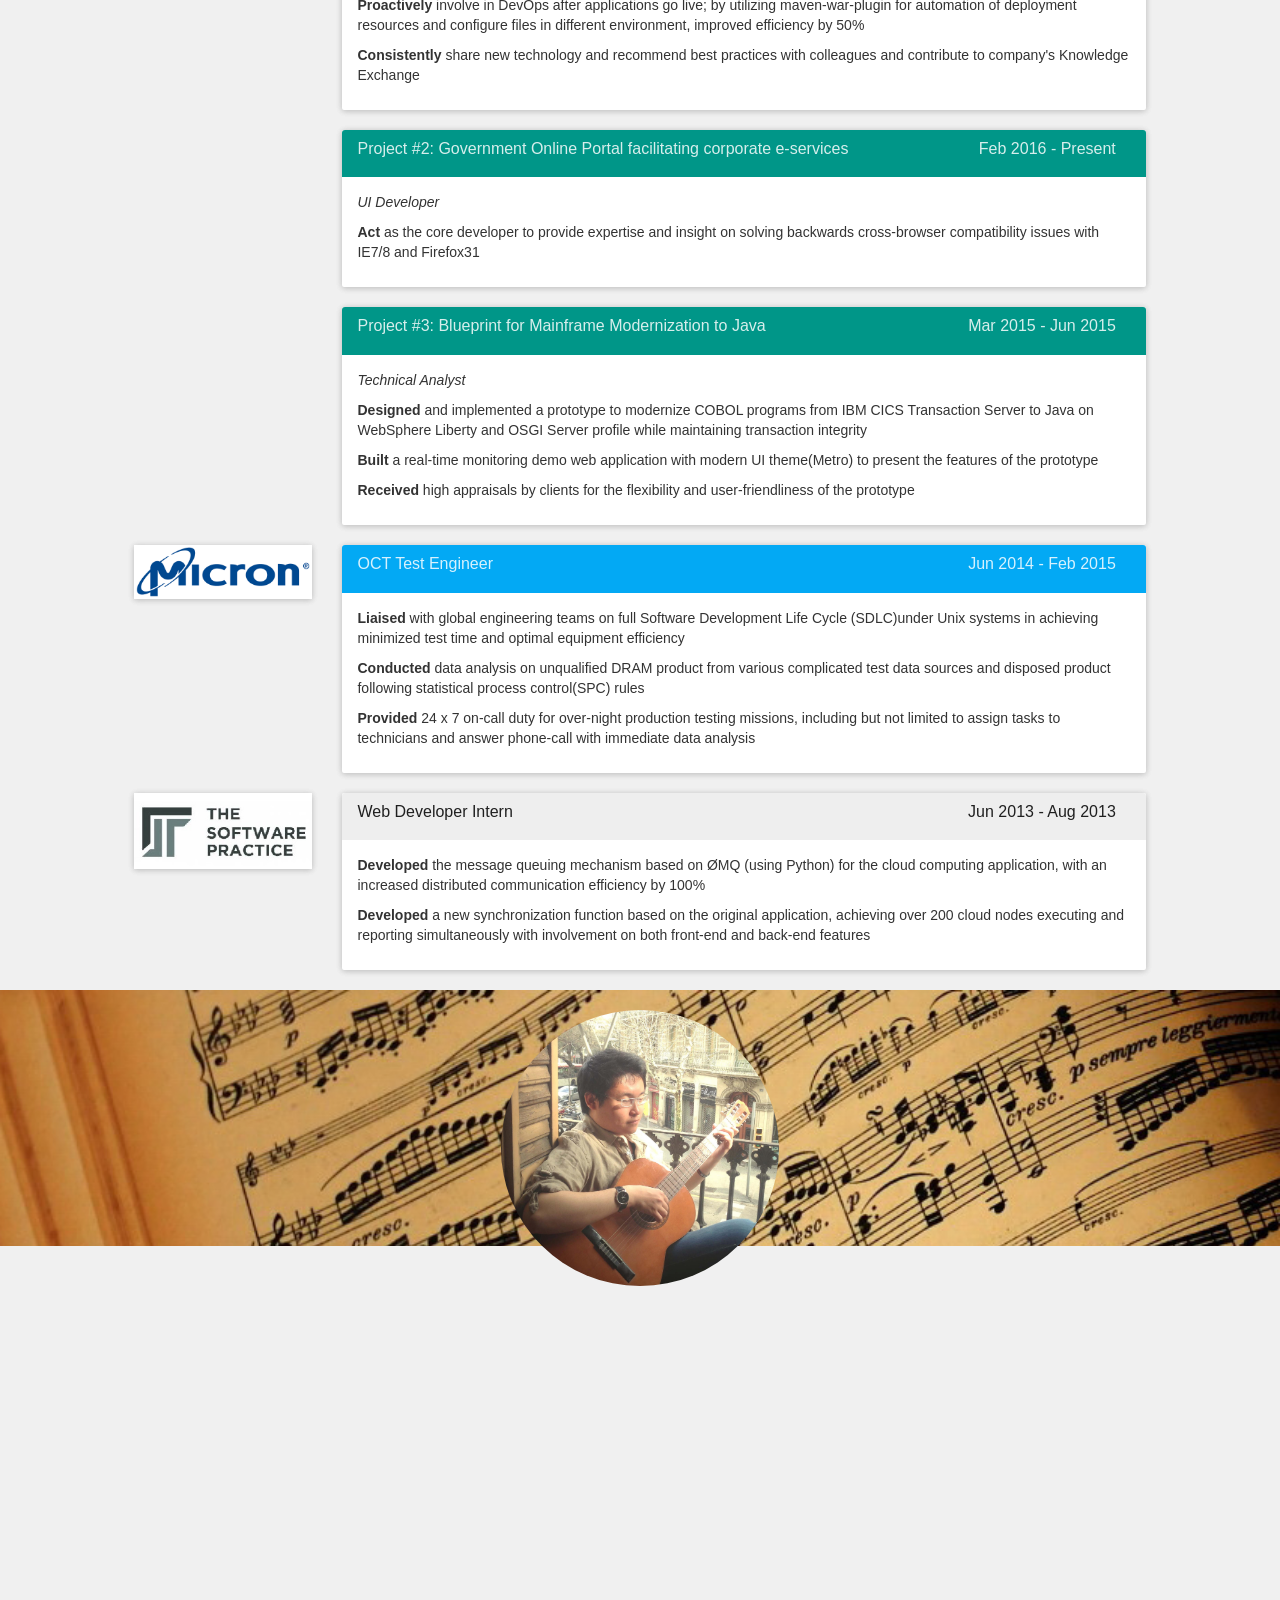
==== commit 5820cbb3: "added artist profile" ====
--- a/index.html
+++ b/index.html
@@ -7,6 +7,7 @@
       <link rel="stylesheet" href="css/homepage.css">
       <link href="dist/css/bootstrap-material-design.css" rel="stylesheet">
       <link href="dist/css/ripples.min.css" rel="stylesheet">
+      <link href='https://fonts.googleapis.com/css?family=Inconsolata' rel='stylesheet' type='text/css'>
       <script src="js/jquery.min.js"></script>
       <script src="js/jquery-ui.min.js"></script>
       <script src="js/bootstrap.min.js"></script>
--- a/css/homepage.css
+++ b/css/homepage.css
@@ -11,7 +11,7 @@
   and (max-device-width: 568px)
   and (-webkit-min-device-pixel-ratio: 2) {
 .intro-greeting-1{
-font-family: 'Dancing Script', cursive;
+font-family: 'Inconsolata';
 font-size: 18px;
 line-height: 18px;
 }
@@ -26,7 +26,7 @@
 	text-align: right;
 }
 .intro-greeting-1{
-font-family: 'Dancing Script', cursive;
+font-family: 'Inconsolata';
 font-size: 28px;
 line-height: 28px;
 }
@@ -86,12 +86,12 @@
 height:100%;
 }
 #content-engineer{
-background:url(../img/engineering-background.JPG);
+background:url(../img/engineering-background.jpg);
 background-size: cover;
 }
 
 #content-artist{
-background:url(../img/artist-background-4.JPG);
+background:url(../img/artist-background-4.jpg);
 background-size: cover;
 }
 
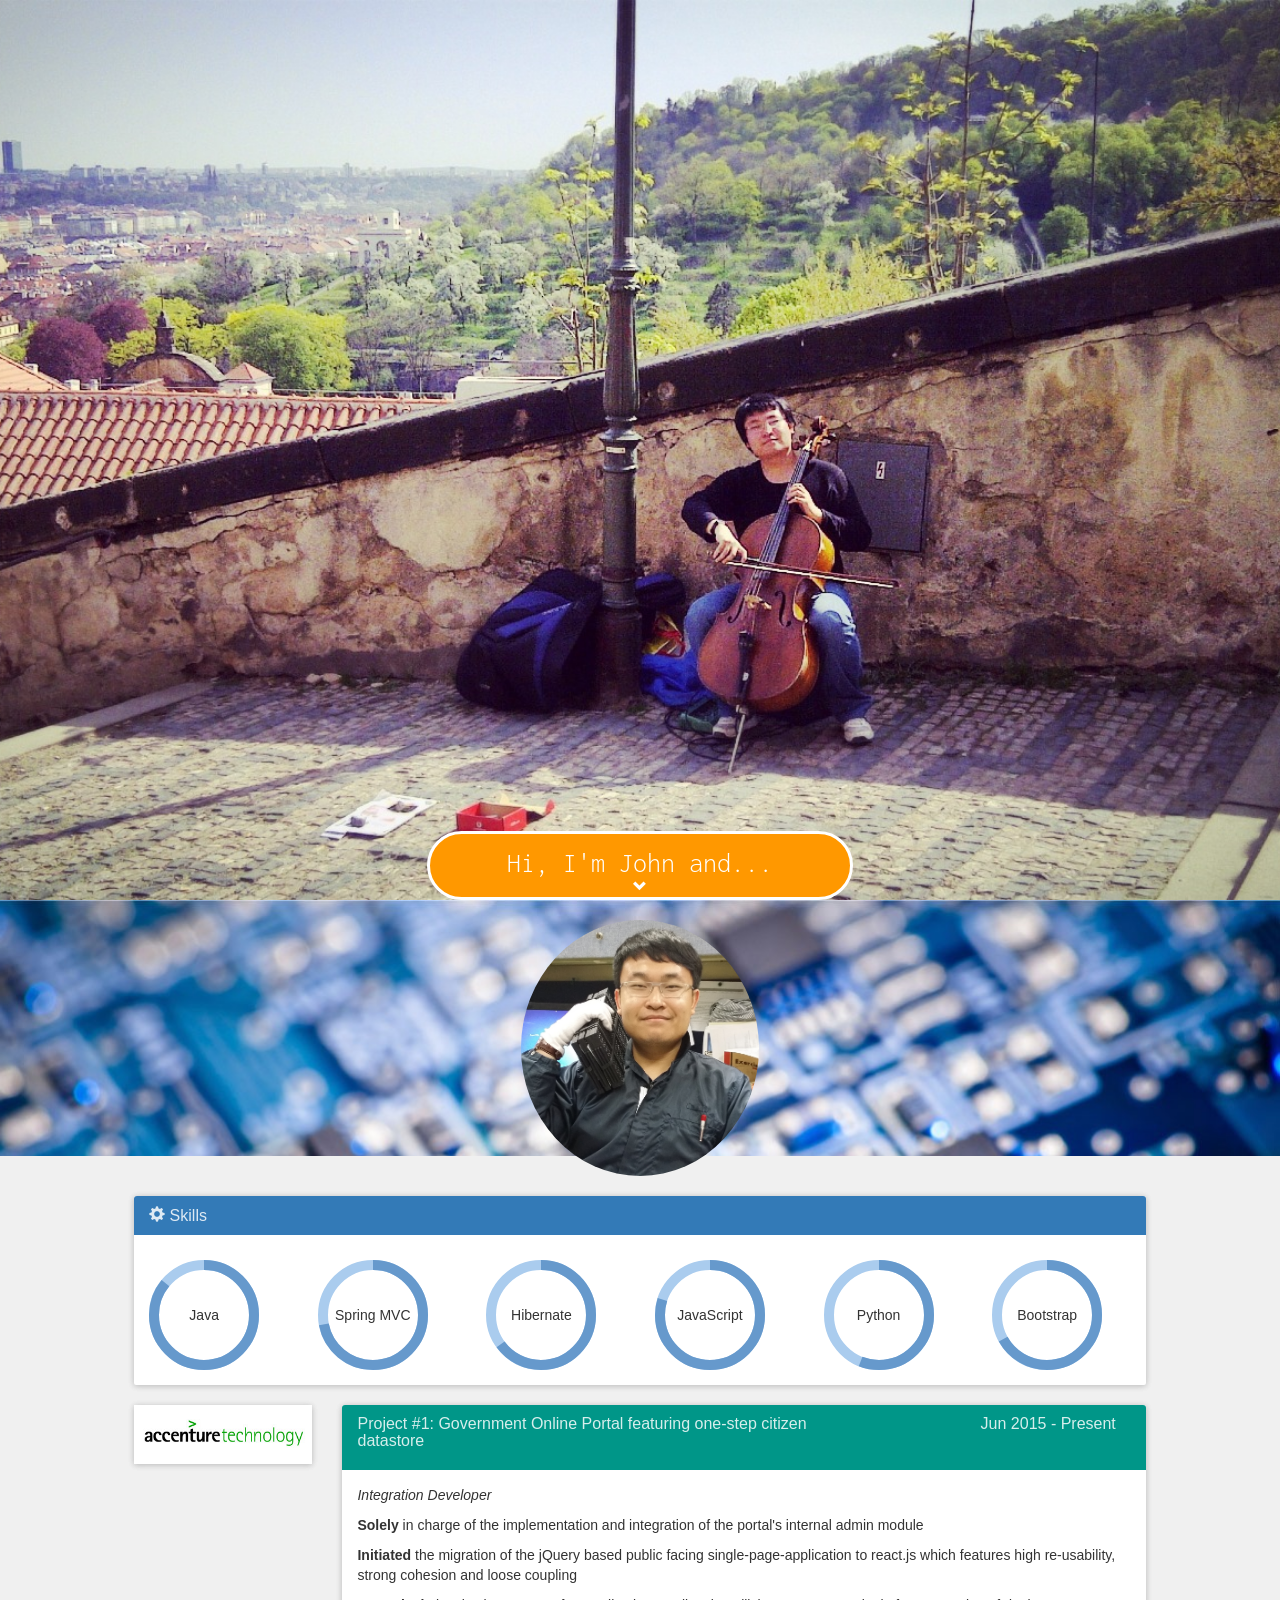
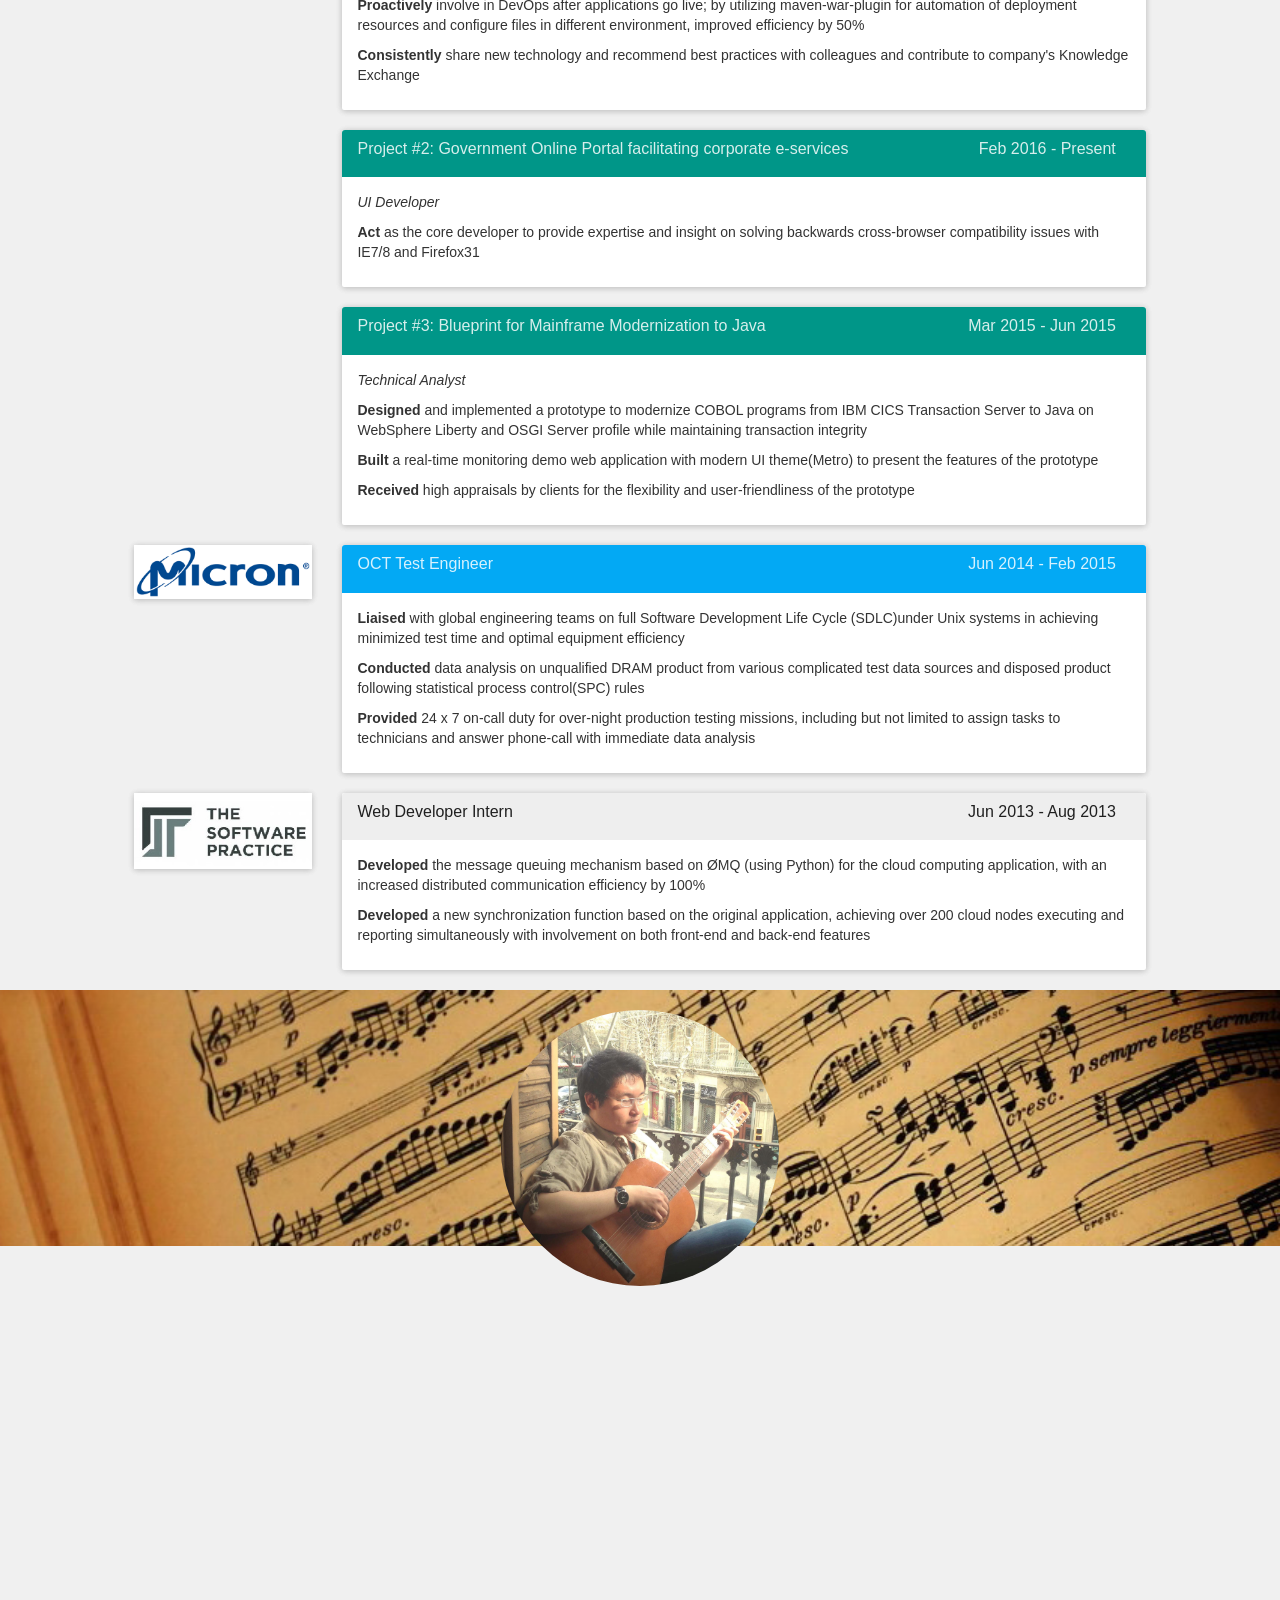
==== commit dbbab0b6: "added video list" ====
--- a/index.html
+++ b/index.html
@@ -215,7 +215,7 @@
                </div>
             </div>
          </div>
-         <div class="content container-fluid" >
+         <div class="container-fluid" >
                <div class="row" id="content-artist">
                <div class=" col-xs-12  col-sm-12  col-md-4 col-md-offset-4 col-lg-4 col-lg-offset-4 pro-pic">
                   <div class="pic-container">
@@ -226,11 +226,16 @@
 
 
 
-            <div class="row">
-               <div class="video">
+            <div class="container-fluid" style="margin-top:20px;">
+               <div class="video row">
                 
-                  <div class="video-pre col-md-6 col-sm-12 com-xs-12 " id="video-wrapper" style="">
-                     <iframe  id="video-harmonica" src=""  frameborder="0" allowfullscreen></iframe>
+                  <div class="video-pre col-lg-6 col-lg-offset-3 col-md-6 col-md-offset-3 col-sm-10 col-sm-offset-1 col-xs-10 col-xs-offset-1" id="video-wrapper" style="">
+                   
+                     <iframe  id="video-harmonica" src="" class="video-frame" frameborder="0" allowfullscreen></iframe>
+                     <iframe  id="video-guitar" src=""  class="video-frame" frameborder="0" allowfullscreen></iframe>
+                    <iframe  id="video-guitar-harmonica" src=""  class="video-frame" frameborder="0" allowfullscreen></iframe>
+                   <iframe  id="video-margin" src=""  class="" frameborder="0" allowfullscreen></iframe>
+                
                   </div>
                </div>
             </div>
--- a/css/homepage.css
+++ b/css/homepage.css
@@ -200,4 +200,18 @@
 
    -webkit-box-shadow: 0 1px 6px 0 rgba(0, 0, 0, 0.12), 0 1px 6px 0 rgba(0, 0, 0, 0.12);
      box-shadow: 0 1px 6px 0 rgba(0, 0, 0, 0.12), 0 1px 6px 0 rgba(0, 0, 0, 0.12)
+}
+
+.video-frame{
+
+	margin-top:20px;
+}
+
+.video-container{
+
+	
+ margin: 0px 15px 15px 15px;
+
+   -webkit-box-shadow: 0 1px 6px 0 rgba(0, 0, 0, 0.12), 0 1px 6px 0 rgba(0, 0, 0, 0.12);
+     box-shadow: 0 1px 6px 0 rgba(0, 0, 0, 0.12), 0 1px 6px 0 rgba(0, 0, 0, 0.12)
 }
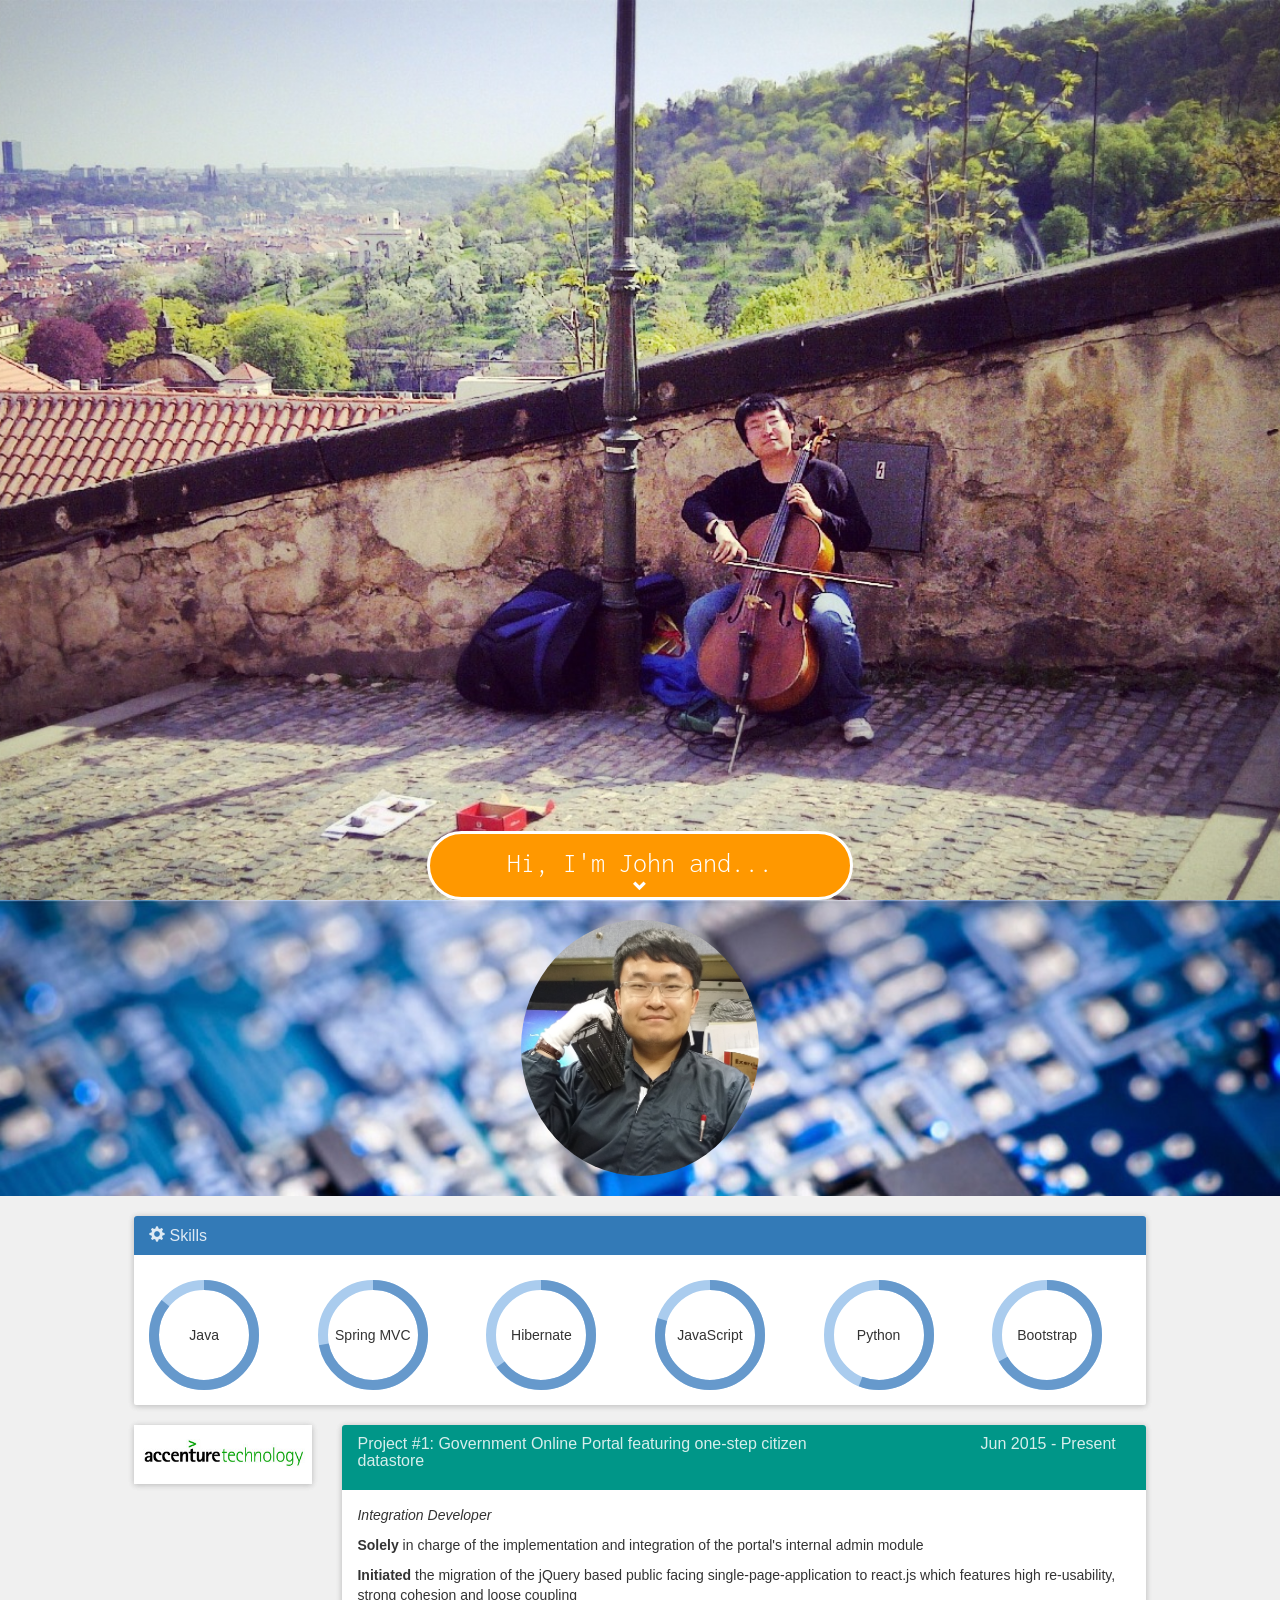
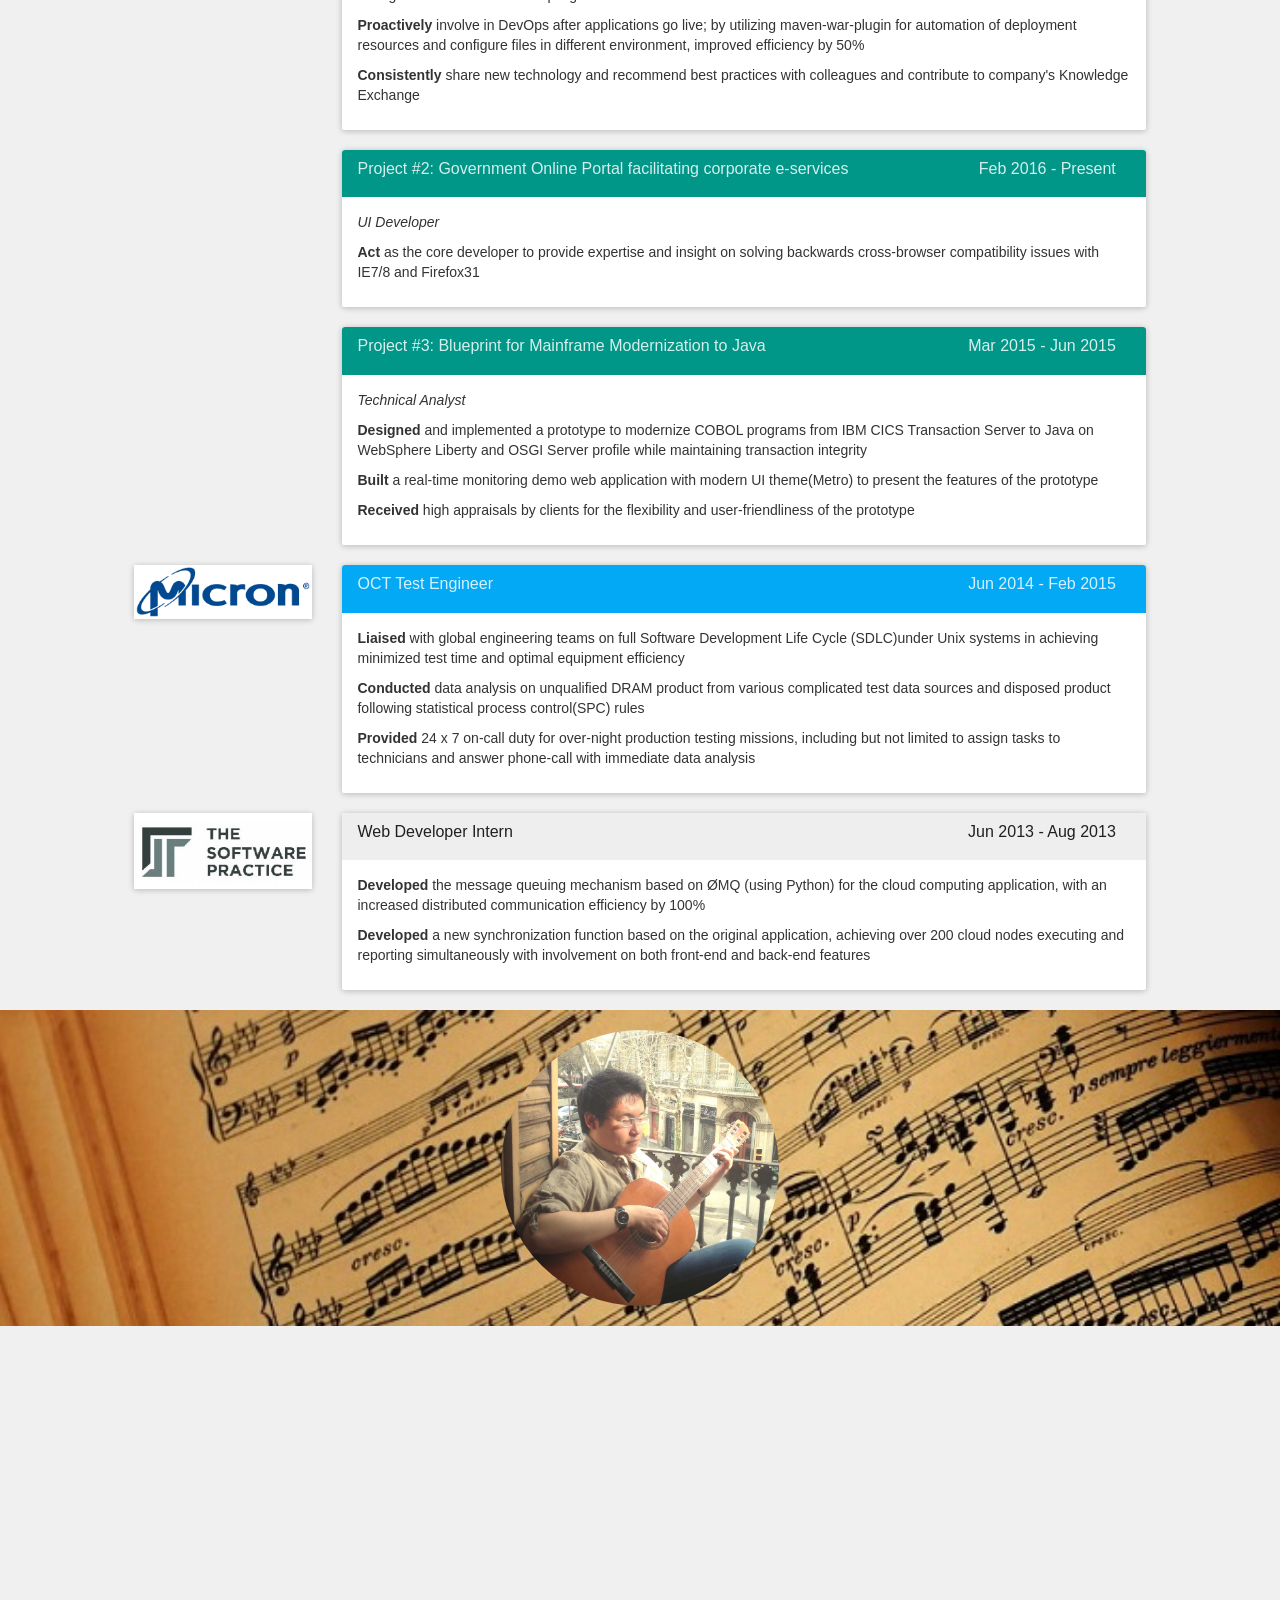
==== commit bd980d63: "fixed background img not showing issue" ====
--- a/index.html
+++ b/index.html
@@ -38,11 +38,11 @@
                   </div>
                </div>
             </div>
-           
-            <div class="row" id="content-experience">
+
+            <div class="row" id="content-experience" style="margin-top:20px">
                <div class="about-me col-xs-12 col-sm-12 col-md-12 col-lg-12 ">
                    <div class="work-experience" id="work-skills">
-                    
+
                      <div class="container-skills col-xs-12 col-sm-12 col-md-10  col-md-offset-1 col-lg-10 col-lg-offset-1">
                         <div class="panel panel-skills">
                            <div class="panel-heading">
@@ -50,57 +50,57 @@
                            </div>
                            <div class="panel-body container-fluid row">
                            <div class="col-xs-6 col-sm-6 col-md-2 col-lg-2 skill-chart">
-                         
+
                                <span class="chart" data-percent="86">
                                   <span class="percent">Java</span>
-                              
-                               </span>
-                             
+
+                               </span>
+
 
                            </div>
                                 <div class="col-xs-6 col-sm-6 col-md-2   col-lg-2 skill-chart">
-                         
+
                                <span class="chart" data-percent="72">
                                   <span class="percent">Spring MVC</span>
-                              
-                               </span>
-                             
+
+                               </span>
+
 
                            </div>
                                       <div class="col-xs-6 col-sm-6 col-md-2   col-lg-2 skill-chart">
-                         
+
                                <span class="chart" data-percent="65">
                                   <span class="percent">Hibernate</span>
-                              
-                               </span>
-                             
+
+                               </span>
+
 
                            </div>
                                       <div class="col-xs-6 col-sm-6 col-md-2   col-lg-2 skill-chart">
-                         
+
                                <span class="chart" data-percent="80">
                                   <span class="percent">JavaScript</span>
-                              
-                               </span>
-                             
+
+                               </span>
+
 
                            </div>
                                       <div class="col-xs-6 col-sm-6 col-md-2   col-lg-2 skill-chart">
-                         
+
                                <span class="chart" data-percent="56">
                                   <span class="percent">Python</span>
-                              
-                               </span>
-                             
+
+                               </span>
+
 
                            </div>
                                             <div class="col-xs-6 col-sm-6 col-md-2   col-lg-2 skill-chart">
-                         
+
                                <span class="chart" data-percent="67">
                                   <span class="percent">Bootstrap</span>
-                              
-                               </span>
-                             
+
+                               </span>
+
 
                            </div>
                         </div>
@@ -165,11 +165,11 @@
                   </div>
                   <div class="work-experience" id="work-micron">
                      <div class="work-period col-xs-12 col-sm-12 col-md-2 col-md-offset-1 col-lg-2 col-lg-offset-1">
-                  
+
                         <div class="company-logo">
                            <img src="./img/micron-logo.jpg" width="100%"alt="...">
                          </div>
-                  
+
                      </div>
                      <div class="work-details col-xs-12 col-sm-12 col-md-8 col-lg-8 ">
                         <div class="panel panel-info">
@@ -190,7 +190,7 @@
                   </div>
                   <div class="work-experience" id="work-tsp">
                      <div class="work-period col-xs-12 col-sm-12 col-md-2 col-md-offset-1 col-lg-2 col-lg-offset-1">
-                        
+
                         <div class="company-logo">
                            <img src="./img/tsp-logo.png" width="100%"alt="...">
                          </div>
@@ -206,7 +206,7 @@
                            </div>
                            <div class="panel-body">
                               <p><b>Developed</b> the message queuing mechanism based on ØMQ (using Python) for the cloud computing application, with an increased distributed communication efficiency by 100%</p>
-                              
+
                               <p><b>Developed</b> a new synchronization function based on the original application, achieving over 200 cloud nodes executing and reporting simultaneously with involvement on both front-end and back-end features</p>
                            </div>
                         </div>
@@ -228,14 +228,14 @@
 
             <div class="container-fluid" style="margin-top:20px;">
                <div class="video row">
-                
+
                   <div class="video-pre col-lg-6 col-lg-offset-3 col-md-6 col-md-offset-3 col-sm-10 col-sm-offset-1 col-xs-10 col-xs-offset-1" id="video-wrapper" style="">
-                   
+
                      <iframe  id="video-harmonica" src="" class="video-frame" frameborder="0" allowfullscreen></iframe>
                      <iframe  id="video-guitar" src=""  class="video-frame" frameborder="0" allowfullscreen></iframe>
                     <iframe  id="video-guitar-harmonica" src=""  class="video-frame" frameborder="0" allowfullscreen></iframe>
                    <iframe  id="video-margin" src=""  class="" frameborder="0" allowfullscreen></iframe>
-                
+
                   </div>
                </div>
             </div>
@@ -243,4 +243,4 @@
       </div>
       <!--container-fluid-->
    </body>
-</html>+</html>
--- a/css/homepage.css
+++ b/css/homepage.css
@@ -6,8 +6,8 @@
 color:white;
 }
 
-@media only screen 
-  and (min-device-width: 320px) 
+@media only screen
+  and (min-device-width: 320px)
   and (max-device-width: 568px)
   and (-webkit-min-device-pixel-ratio: 2) {
 .intro-greeting-1{
@@ -18,9 +18,9 @@
 }
 
 
-@media screen 
-  and (min-device-width: 992px) 
-  and (-webkit-min-device-pixel-ratio: 1) { 
+@media screen
+  and (min-device-width: 992px)
+  and (-webkit-min-device-pixel-ratio: 1) {
 .panel-title p.period{
 
 	text-align: right;
@@ -180,7 +180,7 @@
   z-index: 2;
 }
 .percent:after {
-  
+
   margin-left: 0.1em;
   font-size: .8em;
 }
@@ -209,9 +209,9 @@
 
 .video-container{
 
-	
+
  margin: 0px 15px 15px 15px;
 
    -webkit-box-shadow: 0 1px 6px 0 rgba(0, 0, 0, 0.12), 0 1px 6px 0 rgba(0, 0, 0, 0.12);
      box-shadow: 0 1px 6px 0 rgba(0, 0, 0, 0.12), 0 1px 6px 0 rgba(0, 0, 0, 0.12)
-}+}
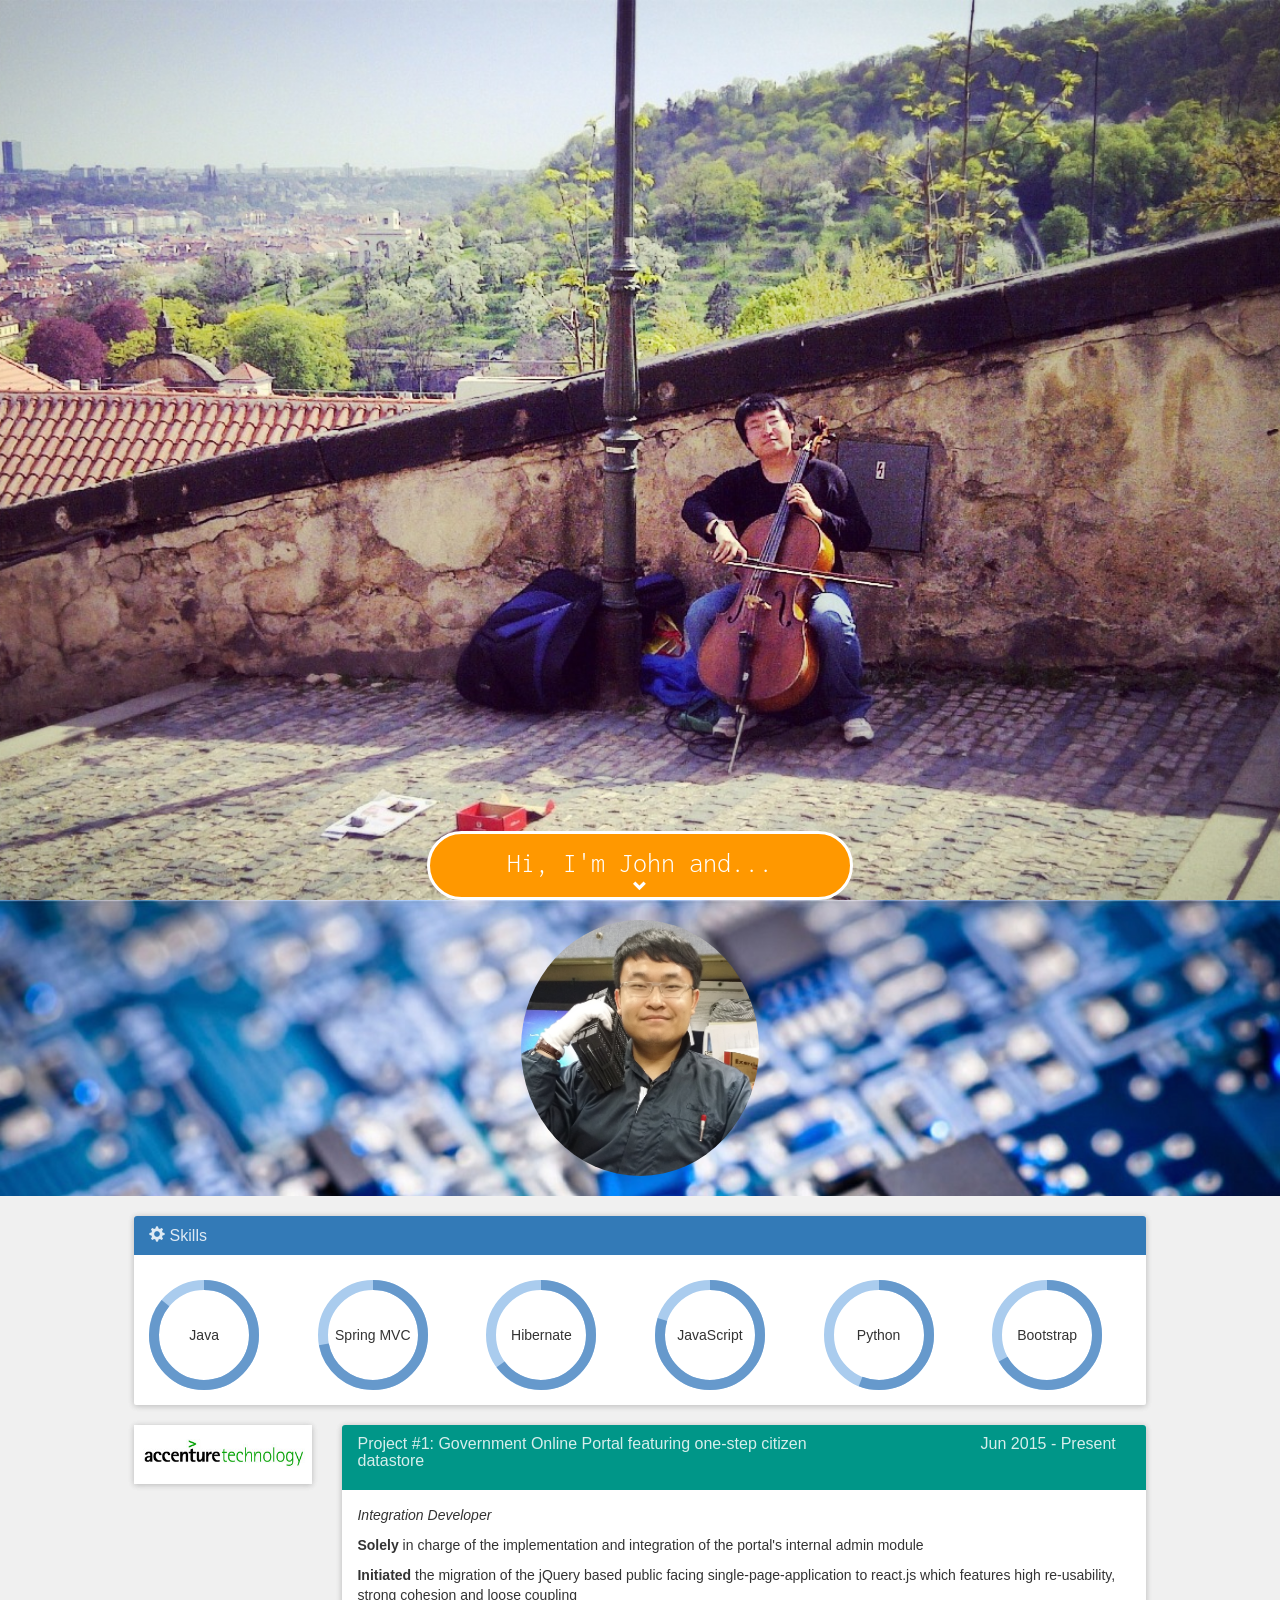
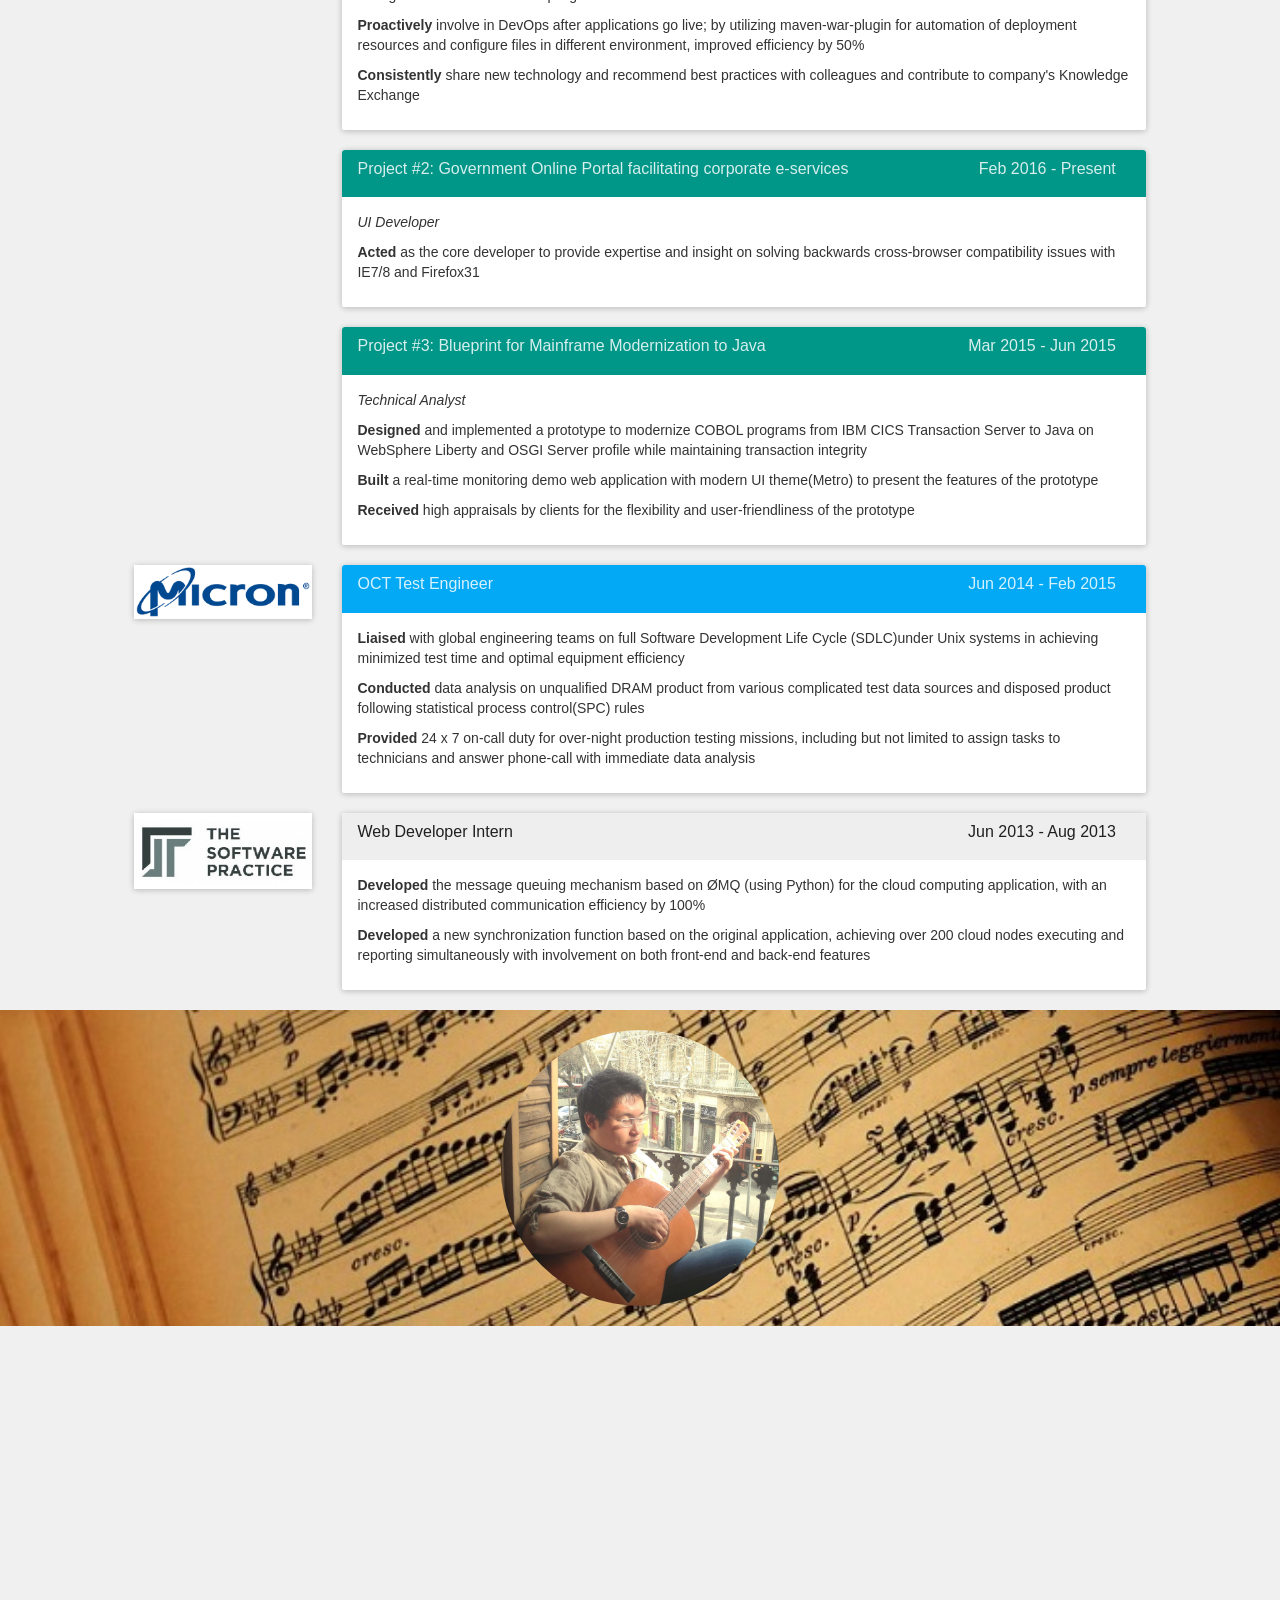
==== commit aee734cc: "changed "Act" to "Acted"" ====
--- a/index.html
+++ b/index.html
@@ -144,7 +144,7 @@
                            </div>
                            <div class="panel-body">
                               <p><i> UI Developer  </i></p>
-                              <p><b>Act</b> as the core developer to provide expertise and insight on solving backwards cross-browser compatibility issues with IE7/8 and Firefox31</p>
+                              <p><b>Acted</b> as the core developer to provide expertise and insight on solving backwards cross-browser compatibility issues with IE7/8 and Firefox31</p>
                            </div>
                         </div>
                         <div class="panel panel-primary">
